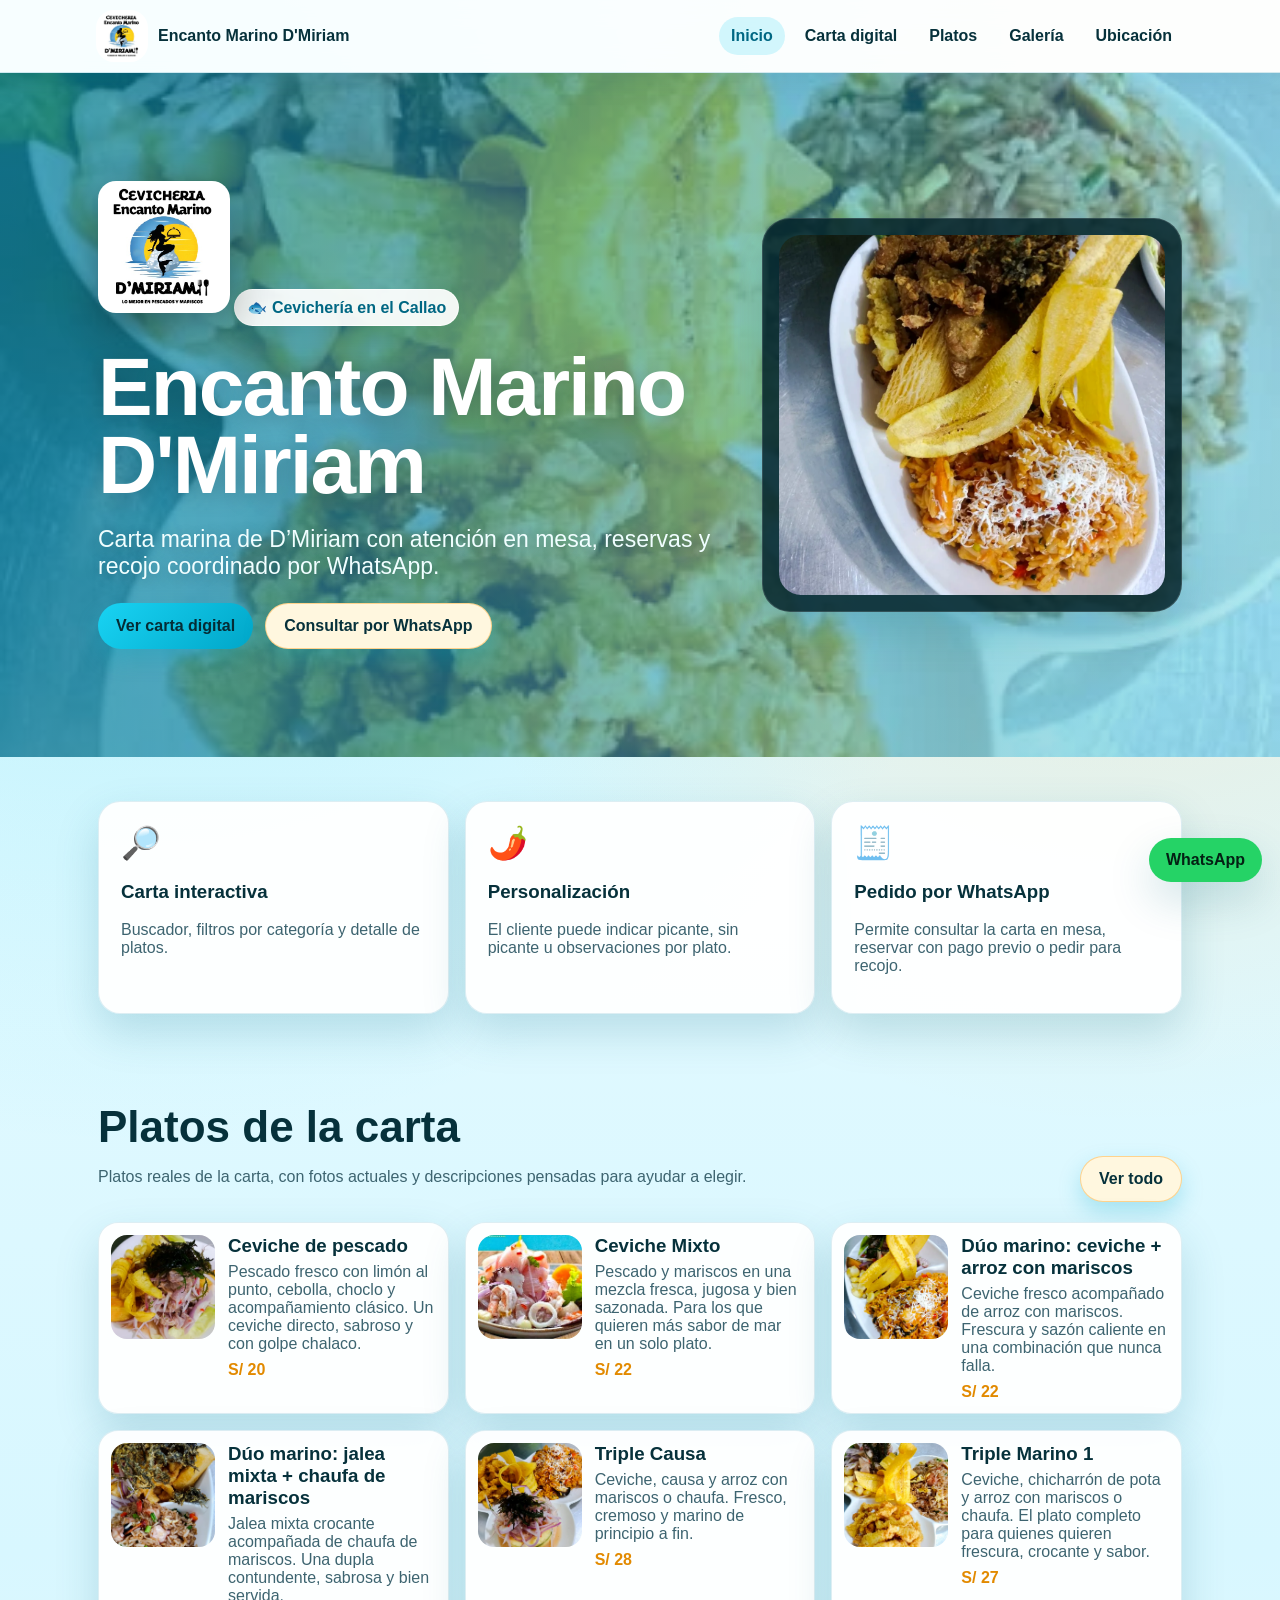
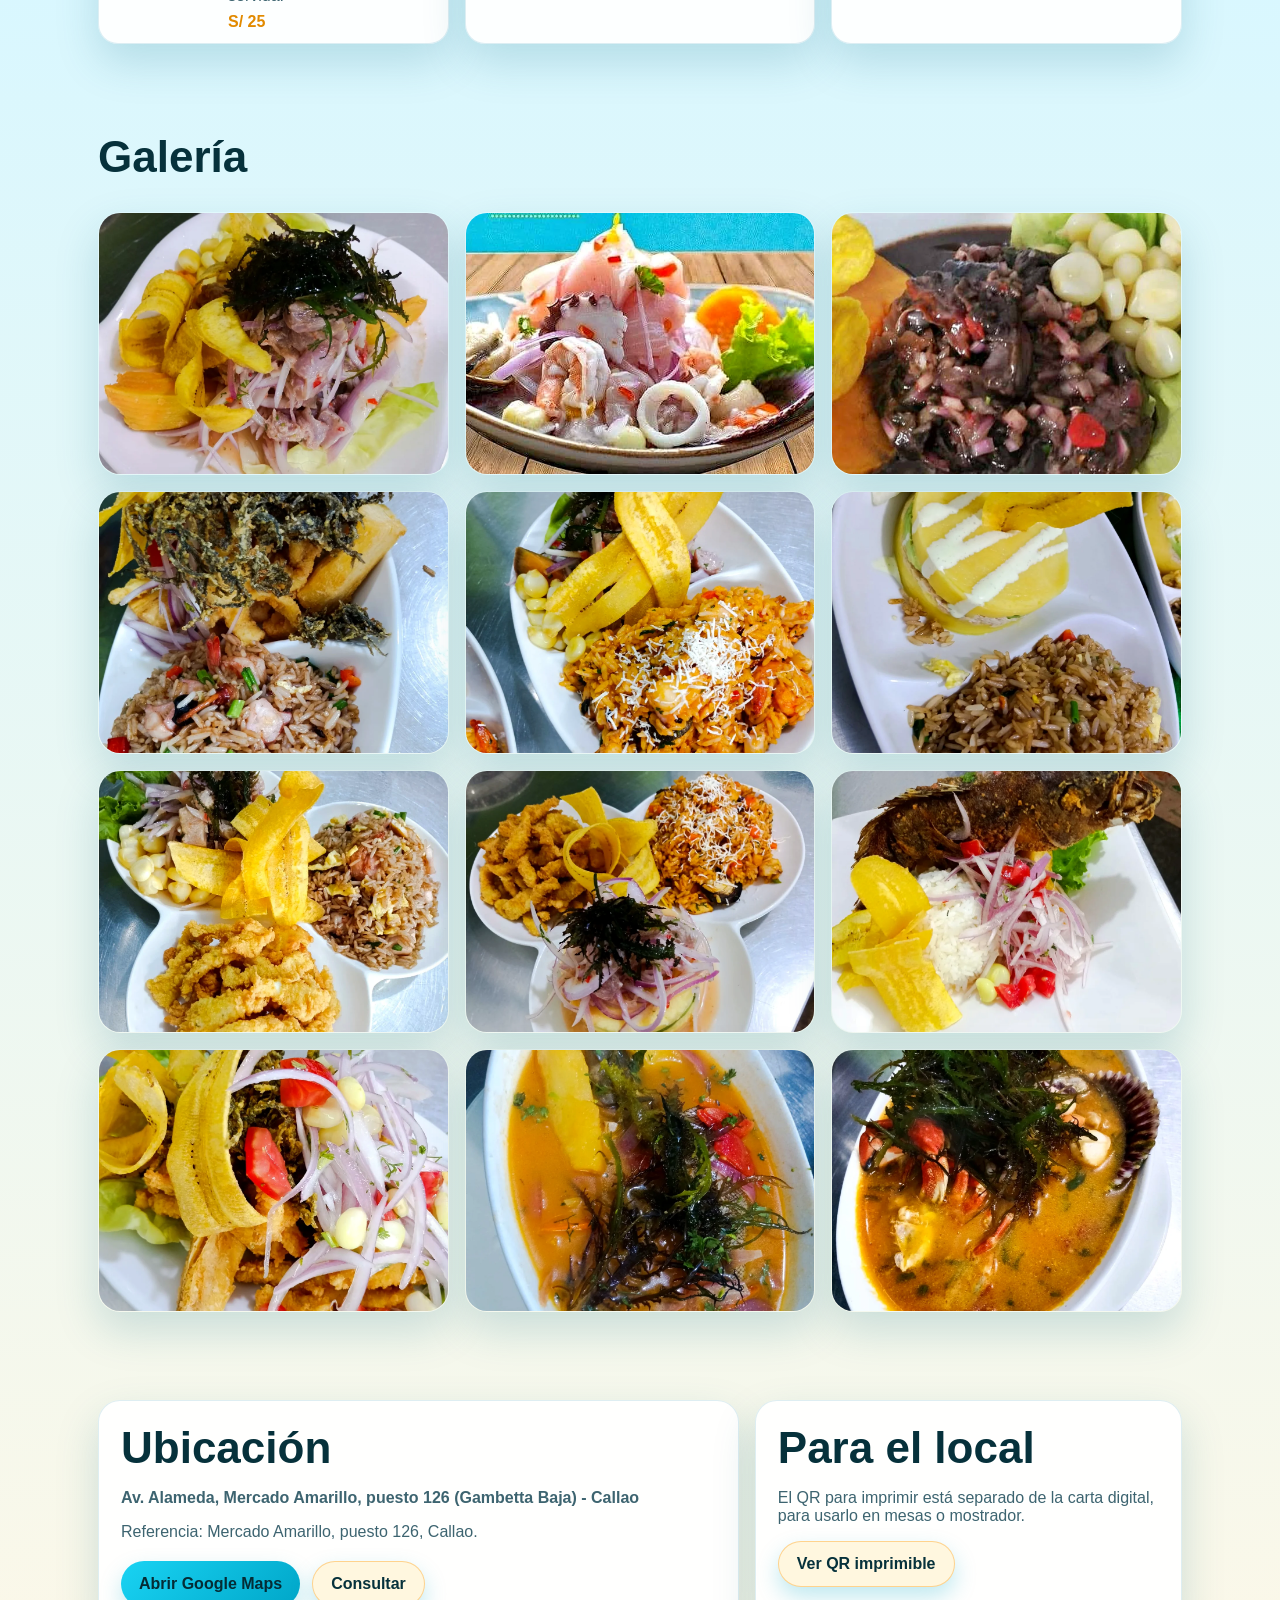
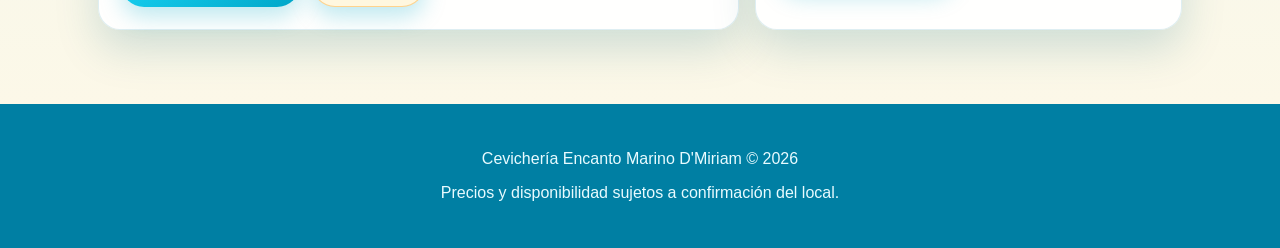
==== index.html @ f9ba785a "Agregar precios de carta y efecto de cangrejo" ====
<!DOCTYPE html>
<html lang="es">
<head>
  <meta charset="UTF-8"><meta name="viewport" content="width=device-width, initial-scale=1.0">
  <title>Cevichería Encanto Marino D'Miriam</title>
  <link rel="icon" href="assets/favicon.svg" type="image/svg+xml">
  <link rel="stylesheet" href="styles.css">
</head>
<body>
<nav class="nav"><div class="nav-inner">
  <a class="brand" href="index.html"><img src="assets/logo.png" alt="Logo"><span>Encanto Marino D'Miriam</span></a>
  <div class="links"><a class="active" href="index.html">Inicio</a><a href="menu.html">Carta digital</a><a href="#destacados">Platos</a><a href="#galeria">Galería</a><a href="#ubicacion">Ubicación</a></div>
</div></nav>

<header class="hero">
  <div class="hero-inner">
    <div>
      <img class="logo" src="assets/logo.png" alt="Logo Encanto Marino D'Miriam">
      <div class="badge">🐟 Cevichería en el Callao</div>
      <h1>Encanto Marino D'Miriam</h1>
      <p>Carta marina de D’Miriam con atención en mesa, reservas y recojo coordinado por WhatsApp.</p>
      <div class="actions">
        <a class="btn" href="menu.html">Ver carta digital</a>
        <a class="btn secondary js-whatsapp" href="#">Consultar por WhatsApp</a>
      </div>
    </div>
    <div class="hero-card">
      <img src="assets/fotos/combinado-marino.webp" alt="Plato marino destacado">
      </div>
    </div>
  </div>
</header>

<section>
  <div class="grid features-3">
    <div class="feature"><span>🔎</span><h3>Carta interactiva</h3><p>Buscador, filtros por categoría y detalle de platos.</p></div>
    <div class="feature"><span>🌶️</span><h3>Personalización</h3><p>El cliente puede indicar picante, sin picante u observaciones por plato.</p></div>
    <div class="feature"><span>🧾</span><h3>Pedido por WhatsApp</h3><p>Permite consultar la carta en mesa, reservar con pago previo o pedir para recojo.</p></div>
  </div>
</section>

<section id="destacados">
  <div class="section-head"><div><h2>Platos de la carta</h2><p class="lead">Platos reales de la carta, con fotos actuales y descripciones pensadas para ayudar a elegir.</p></div><a class="btn secondary" href="menu.html">Ver todo</a></div>
  <div id="homeDestacados" class="dish-mini-grid"></div>
</section>

<section id="galeria">
  <div class="section-head"><div><h2>Galería</h2></div></div>
  <div class="gallery">
    <img src="assets/fotos/ceviche-pescado.webp" alt="Ceviche de pescado">
    <img src="assets/fotos/ceviche-mixto.webp" alt="Ceviche mixto">
    <img src="assets/fotos/ceviche-conchas-negras.webp" alt="Ceviche de conchas negras">
    <img src="assets/fotos/duo-marino-jalea-mixta-chaufa-mariscos.webp" alt="Dúo Marino: jalea mixta y chaufa de mariscos">
    <img src="assets/fotos/duo-marino-ceviche-arroz-mariscos.webp" alt="Dúo Marino: ceviche y arroz con mariscos">
    <img src="assets/fotos/duo-causa-atun-chaufa-mariscos.webp" alt="Dúo de causa con chaufa de mariscos">
    <img src="assets/fotos/triple-marino-ceviche-chicharron-pota-chaufa-mariscos.webp" alt="Triple marino">
    <img src="assets/fotos/triple-con-causa-ceviche-causa-arroz-mariscos.webp" alt="Triple con causa">
    <img src="assets/fotos/pescado-frito-cabrilla-cachema.webp" alt="Pescado frito">
    <img src="assets/fotos/chicharron-pota.webp" alt="Chicharrón de pota">
    <img src="assets/fotos/sudado-pescado-cabrilla-cachema.webp" alt="Sudado de pescado">
    <img src="assets/fotos/parihuela-pescado-cabrilla-cachema.webp" alt="Parihuela de pescado">
  </div>
</section>

<section id="ubicacion">
  <div class="location-grid">
    <div class="card">
      <h2>Ubicación</h2>
      <p><strong>Av. Alameda, Mercado Amarillo, puesto 126 (Gambetta Baja) - Callao</strong></p>
      <p class="lead">Referencia: Mercado Amarillo, puesto 126, Callao.</p>
      <div class="actions"><a class="btn js-maps" target="_blank" href="#">Abrir Google Maps</a><a class="btn secondary js-whatsapp" href="#">Consultar</a></div>
    </div>
    <div class="card">
      <h2>Para el local</h2>
      <p class="lead">El QR para imprimir está separado de la carta digital, para usarlo en mesas o mostrador.</p>
      <a class="btn secondary" href="#" data-open-qr>Ver QR imprimible</a>
    </div>
  </div>
</section>


<div id="qrModal" class="qr-modal">
  <div class="qr-modal__panel">
    <button id="closeQrModal" class="qr-modal__close" aria-label="Cerrar">×</button>
    <h2>QR para imprimir</h2>
    <p class="lead">Escanéalo en mesa o mostrador para abrir la carta digital.</p>
    <img src="assets/qr-carta-imprimir.png" alt="QR imprimible de Encanto Marino">
    <div class="qr-modal__actions">
      <a class="btn" href="assets/qr-carta-imprimir.png" download>Descargar QR</a>
      <a class="btn secondary" href="menu.html">Abrir carta digital</a>
    </div>
  </div>
</div>

<a class="whatsapp-float js-whatsapp" href="#">WhatsApp</a>
<footer><p>Cevichería Encanto Marino D'Miriam © <span id="year"></span></p><p>Precios y disponibilidad sujetos a confirmación del local.</p></footer>
<script src="data/menu-data.js?v=21"></script><script src="script.js?v=21"></script>
</body>
</html>
---- styles.css ----
*{box-sizing:border-box}
:root{
  --bg:#05262d;--bg2:#07343d;--card:#0d3b44;--card2:#114b55;
  --text:#f8fdff;--muted:#c8dde1;--cyan:#22d3ee;--cyan2:#0891b2;
  --green:#25d366;--yellow:#facc15;--red:#f87171;--shadow:0 16px 42px rgba(0,0,0,.28)
}
html{scroll-behavior:smooth}
body{margin:0;font-family:"Segoe UI",Arial,sans-serif;background:var(--bg);color:var(--text)}
a{color:inherit}
.nav{
  position:sticky;top:0;z-index:50;background:rgba(3,25,30,.94);
  backdrop-filter:blur(12px);border-bottom:1px solid rgba(255,255,255,.08)
}
.nav-inner{
  max-width:1120px;margin:auto;display:flex;align-items:center;justify-content:space-between;
  gap:12px;padding:10px 16px
}
.brand{display:flex;align-items:center;gap:10px;text-decoration:none;font-weight:900}
.brand img{width:42px;height:42px}
.links{display:flex;gap:8px;overflow-x:auto}
.links a{text-decoration:none;font-weight:800;padding:10px 12px;border-radius:999px;white-space:nowrap;color:#e8fbff}
.links a:hover,.links a.active{background:rgba(34,211,238,.14)}
.hero{
  background:linear-gradient(rgba(3,20,25,.52),rgba(3,20,25,.78)),url("assets/fotos/duo-marino.webp");
  background-size:cover;background-position:center;min-height:76vh;display:flex;align-items:center;
}
.hero-inner{max-width:1120px;margin:auto;width:100%;padding:72px 18px;display:grid;grid-template-columns:1fr 420px;gap:32px;align-items:center}
.logo{width:112px;height:112px;filter:drop-shadow(0 12px 20px rgba(0,0,0,.35))}
.badge{display:inline-flex;background:rgba(34,211,238,.12);border:1px solid rgba(34,211,238,.35);color:#a5f3fc;border-radius:999px;padding:8px 12px;font-weight:900;margin:12px 0}
h1{font-size:clamp(40px,7vw,82px);line-height:.95;margin:10px 0 18px;letter-spacing:-2px}
.hero p{font-size:clamp(18px,2.2vw,23px);color:var(--muted);max-width:680px}
.actions{display:flex;flex-wrap:wrap;gap:12px;margin-top:20px}
.btn{display:inline-flex;align-items:center;justify-content:center;border:0;border-radius:999px;padding:13px 18px;font-weight:900;text-decoration:none;cursor:pointer;background:var(--cyan);color:#022027}
.btn.secondary{background:rgba(255,255,255,.12);color:white;border:1px solid rgba(255,255,255,.18)}
.btn.whatsapp{background:var(--green);color:#042014}
.hero-card{background:rgba(4,35,42,.86);border:1px solid rgba(255,255,255,.13);border-radius:28px;padding:16px;box-shadow:var(--shadow)}
.hero-card img{width:100%;height:360px;object-fit:cover;border-radius:22px;display:block}
section{max-width:1120px;margin:auto;padding:44px 18px}
.section-head{display:flex;justify-content:space-between;align-items:end;gap:16px;margin-bottom:20px}
h2{font-size:clamp(28px,4vw,44px);margin:0 0 10px}
.lead{color:var(--muted);max-width:720px}
.grid{display:grid;grid-template-columns:repeat(4,1fr);gap:16px}
.feature,.card{background:var(--card);border:1px solid rgba(255,255,255,.1);border-radius:22px;padding:22px;box-shadow:var(--shadow)}
.feature span{font-size:32px}
.dish-mini-grid{display:grid;grid-template-columns:repeat(3,1fr);gap:16px}
.dish-mini{display:grid;grid-template-columns:104px 1fr;gap:13px;background:var(--card);border-radius:20px;padding:12px;border:1px solid rgba(255,255,255,.08)}
.dish-mini img{width:104px;height:104px;object-fit:cover;border-radius:16px}
.dish-mini h3{margin:0 0 6px}.dish-mini p{margin:0 0 8px;color:var(--muted)}.price{color:var(--yellow);font-weight:900}
.gallery{display:grid;grid-template-columns:repeat(3,1fr);gap:16px}
.gallery img{width:100%;height:260px;object-fit:cover;border-radius:22px;box-shadow:var(--shadow);border:1px solid rgba(255,255,255,.1)}
.location-grid{display:grid;grid-template-columns:1.2fr .8fr;gap:16px}
.qr-admin{display:none}
.whatsapp-float{position:fixed;right:18px;bottom:18px;z-index:60;background:var(--green);color:#042014;text-decoration:none;border-radius:999px;padding:13px 17px;font-weight:900;box-shadow:var(--shadow)}
footer{background:#03191e;color:var(--muted);text-align:center;padding:30px 18px;margin-top:30px}

/* menu */
.menu-hero{background:linear-gradient(rgba(3,20,25,.48),rgba(3,20,25,.82)),url("assets/fotos/triple-marino.webp");background-size:cover;background-position:center;min-height:44vh;display:flex;align-items:center;text-align:center}
.menu-hero .hero-inner{display:block;padding:58px 18px}
.notice{background:rgba(250,204,21,.15);border:1px solid rgba(250,204,21,.35);color:#fff7c2;border-radius:16px;padding:14px 16px;margin-bottom:18px}
.toolbar{background:rgba(5,38,45,.96);border:1px solid rgba(255,255,255,.1);border-radius:22px;padding:16px;position:relative;top:auto;z-index:1;box-shadow:var(--shadow)}
.search-row{display:grid;grid-template-columns:1fr auto;gap:10px}
input[type="search"]{width:100%;min-height:48px;border-radius:999px;border:1px solid rgba(255,255,255,.13);background:rgba(255,255,255,.08);color:white;padding:0 16px;font-size:16px;outline:none}
.chips,.allergy-grid{display:flex;gap:9px;overflow-x:auto;padding-top:11px}
.chip,.check-pill{flex:0 0 auto;border:1px solid rgba(255,255,255,.13);background:rgba(255,255,255,.08);color:white;border-radius:999px;padding:10px 13px;font-weight:800;cursor:pointer}
.chip.active{background:var(--cyan);color:#022027}
.check-pill input{accent-color:var(--cyan)}
.switch-line{display:flex;gap:10px;align-items:center;flex-wrap:wrap;color:var(--muted);padding-top:12px}
.menu-meta{display:flex;justify-content:space-between;color:var(--muted);margin:18px 0}
.menu-grid{display:grid;grid-template-columns:repeat(3,1fr);gap:16px}
.dish-card{background:var(--card);border-radius:22px;overflow:hidden;border:1px solid rgba(255,255,255,.1);box-shadow:var(--shadow)}
.dish-card.risk{border-color:rgba(248,113,113,.75);opacity:.82}
.dish-image{display:block;width:100%;height:190px;border:0;padding:0;background:#000;cursor:pointer}
.dish-image img{width:100%;height:100%;object-fit:cover;display:block}
.dish-body{padding:16px}
.dish-top{display:flex;justify-content:space-between;gap:10px;align-items:center}
.category-label{font-size:12px;text-transform:uppercase;color:#a5f3fc;font-weight:900}
.dish-body h3{margin:10px 0 8px;font-size:21px}.dish-body p{color:var(--muted)}
.tag-list,.allergen-list{display:flex;gap:7px;flex-wrap:wrap;margin-top:9px}
.tag-list span{background:rgba(34,211,238,.12);border:1px solid rgba(34,211,238,.25);border-radius:999px;padding:5px 8px;font-size:12px;color:#a5f3fc;font-weight:800}
.allergen-list small,#modalAllergens small{background:rgba(255,255,255,.08);border-radius:999px;padding:5px 8px}
.risk-msg{margin-top:10px;border-radius:12px;padding:9px;background:rgba(248,113,113,.14);border:1px solid rgba(248,113,113,.3);color:#fecaca;font-weight:800}
.dish-actions{display:grid;grid-template-columns:1fr 1fr;gap:9px;margin-top:14px}
.empty-state{grid-column:1/-1;text-align:center;padding:40px 20px;background:var(--card);border-radius:22px}
.cart-bar{position:fixed;left:50%;bottom:16px;transform:translateX(-50%) translateY(140%);width:min(900px,calc(100% - 22px));background:rgba(3,25,30,.98);border:1px solid rgba(255,255,255,.14);border-radius:22px;padding:14px;z-index:80;box-shadow:var(--shadow);transition:.22s}
.cart-bar.show{transform:translateX(-50%) translateY(0)}
.cart-summary{display:flex;justify-content:space-between;gap:12px}
.cart-items{display:grid;gap:8px;max-height:160px;overflow:auto;margin-top:10px}
.cart-item{display:flex;justify-content:space-between;background:rgba(255,255,255,.07);border-radius:12px;padding:8px}
.cart-item button{border:0;border-radius:8px;min-width:28px;min-height:28px}
.cart-actions{display:flex;gap:10px;margin-top:10px}
.modal{display:none;position:fixed;inset:0;z-index:100;background:rgba(0,0,0,.72);padding:18px;place-items:center}
.modal.show{display:grid}.modal-card{width:min(840px,100%);max-height:92vh;overflow:auto;background:var(--bg2);border-radius:24px;border:1px solid rgba(255,255,255,.13)}
.modal-grid{display:grid;grid-template-columns:.95fr 1.05fr}.modal-grid img{width:100%;height:100%;min-height:360px;object-fit:cover}.modal-content{padding:24px}.modal-close{float:right;border:0;background:rgba(255,255,255,.1);color:white;border-radius:999px;width:38px;height:38px}
.qr-print-card{max-width:620px;margin:40px auto;text-align:center;background:white;color:#062a32;border-radius:34px;padding:34px;border:10px solid #0891b2}.qr-print-card img{width:330px;max-width:100%}

@media(max-width:900px){
  .hero-inner{grid-template-columns:1fr}.hero-card img{height:300px}
  .grid{grid-template-columns:repeat(2,1fr)}.dish-mini-grid,.menu-grid{grid-template-columns:repeat(2,1fr)}
  .location-grid,.modal-grid{grid-template-columns:1fr}
}
@media(max-width:640px){
  .nav-inner{align-items:flex-start;flex-direction:column}.brand span{display:none}.links{width:100%;padding-bottom:4px}
  .hero{min-height:auto;background-position:center}.hero-inner{padding:44px 16px;text-align:center}.logo{width:88px;height:88px}
  .actions{justify-content:center}h1{font-size:42px;letter-spacing:-1px}.hero p{font-size:17px}
  .hero-card{display:none}
  section{padding:34px 14px}.section-head{display:block}
  .grid,.dish-mini-grid,.menu-grid,.gallery{grid-template-columns:1fr}
  .feature,.card{padding:18px;border-radius:18px}.gallery img{height:220px}
  .toolbar{top:92px;border-radius:18px}.search-row{grid-template-columns:1fr}.menu-meta{display:block}
  .dish-image{height:180px}.dish-body h3{font-size:20px}
  .cart-actions{flex-direction:column}.whatsapp-float{right:12px;bottom:12px}
  .modal-grid img{min-height:250px}
}
@media print{.nav,.whatsapp-float,.btn,footer{display:none!important}body{background:white}.qr-print-card{box-shadow:none;margin:0 auto}}


/* Ajustes v4: diseño limpio, sin Mobile First y con preferencias de pedido */
.features-3 {
  grid-template-columns: repeat(3, 1fr);
}

.order-options {
  display: grid;
  grid-template-columns: 220px 1fr;
  gap: 12px;
  margin-top: 14px;
}

.order-options label,
.personaliza label {
  display: grid;
  gap: 7px;
  color: var(--muted);
  font-weight: 800;
}

.order-options select,
.order-options input,
.personaliza select,
.personaliza textarea {
  width: 100%;
  border: 1px solid rgba(255,255,255,.14);
  background: rgba(255,255,255,.08);
  color: white;
  border-radius: 14px;
  padding: 12px 13px;
  outline: none;
  font: inherit;
}

.order-options option,
.personaliza option {
  color: #062a32;
}

.personaliza {
  margin: 16px 0;
  display: grid;
  gap: 12px;
  background: rgba(255,255,255,.06);
  border: 1px solid rgba(255,255,255,.10);
  padding: 14px;
  border-radius: 18px;
}

.personaliza h3 {
  margin: 0;
}

.cart-item small {
  display: block;
  color: var(--muted);
  margin-top: 3px;
}

@media(max-width:900px){
  .features-3 {
    grid-template-columns: repeat(3, 1fr);
  }
}

@media(max-width:640px){
  .features-3 {
    grid-template-columns: 1fr;
  }

  .order-options {
    grid-template-columns: 1fr;
  }
}


/* Ajustes v5: sin módulo de alergias */
.allergy-grid,
.risk-msg {
  display: none !important;
}


/* Ajustes v6: sin delivery, con mesa, reserva anticipada y recojo */
.order-options {
  grid-template-columns: 230px 1fr 1fr;
}

@media(max-width:900px){
  .order-options {
    grid-template-columns: 1fr;
  }
}


/* Ajuste v7: el filtro ya no queda fijo encima de la carta */
.toolbar {
  position: relative !important;
  top: auto !important;
  z-index: 1 !important;
}

.menu-meta {
  padding-top: 6px;
}

@media(max-width:640px){
  .toolbar {
    position: relative !important;
    top: auto !important;
    margin-bottom: 16px;
  }

  .chips {
    padding-bottom: 4px;
  }

  .order-options {
    margin-top: 12px;
  }

  .menu-meta {
    margin-top: 18px;
  }
}


/* Ajustes v8: reserva/recojo por popup, sin selector molesto en la carta */
.mesa-notice {
  margin-bottom: 18px;
}

.flow-cards {
  display: grid;
  grid-template-columns: repeat(2, 1fr);
  gap: 16px;
  margin-bottom: 18px;
}

.flow-card {
  background: linear-gradient(145deg, rgba(17,75,85,.95), rgba(8,54,64,.95));
  border: 1px solid rgba(255,255,255,.12);
  border-radius: 24px;
  padding: 22px;
  box-shadow: var(--shadow);
}

.flow-card span {
  font-size: 34px;
}

.flow-card h2 {
  font-size: 26px;
  margin: 10px 0;
}

.flow-card p {
  color: var(--muted);
}

.flow-modal-card {
  padding: 0;
  width: min(940px, 100%);
}

.flow-modal-head {
  display: flex;
  justify-content: space-between;
  gap: 16px;
  padding: 24px;
  border-bottom: 1px solid rgba(255,255,255,.1);
}

.flow-icon {
  display: inline-flex;
  width: 46px;
  height: 46px;
  align-items: center;
  justify-content: center;
  background: rgba(34,211,238,.12);
  border: 1px solid rgba(34,211,238,.26);
  border-radius: 16px;
  font-size: 24px;
  margin-bottom: 10px;
}

.flow-form {
  padding: 22px 24px;
  display: grid;
  grid-template-columns: repeat(2, 1fr);
  gap: 14px;
}

.flow-fields {
  display: grid;
  grid-template-columns: repeat(2, 1fr);
  gap: 14px;
  grid-column: 1 / -1;
}

.flow-form label {
  display: grid;
  gap: 7px;
  color: var(--muted);
  font-weight: 900;
}

.flow-form label.wide {
  grid-column: 1 / -1;
}

.flow-form input,
.flow-form select,
.flow-form textarea {
  width: 100%;
  border: 1px solid rgba(255,255,255,.14);
  background: rgba(255,255,255,.08);
  color: white;
  border-radius: 14px;
  padding: 12px 13px;
  outline: none;
  font: inherit;
}

.flow-form option {
  color: #062a32;
}

.payment-warning {
  margin: 0 24px 18px;
  border: 1px solid rgba(250,204,21,.42);
  background: rgba(250,204,21,.13);
  color: #fff7c2;
  border-radius: 18px;
  padding: 14px 16px;
}

.flow-order-box {
  margin: 0 24px 24px;
  background: rgba(255,255,255,.06);
  border: 1px solid rgba(255,255,255,.1);
  border-radius: 20px;
  padding: 16px;
}

.flow-order-head {
  display: flex;
  justify-content: space-between;
  gap: 12px;
  align-items: center;
  margin-bottom: 12px;
}

.flow-order-head h3 {
  margin: 0;
}

.flow-order-list {
  display: grid;
  gap: 8px;
}

.flow-actions {
  padding: 0 24px 24px;
  display: flex;
  justify-content: flex-end;
}

.cart-actions {
  grid-template-columns: 1fr 1fr auto;
}

@media(max-width:760px){
  .flow-cards {
    grid-template-columns: 1fr;
  }

  .flow-form,
  .flow-fields {
    grid-template-columns: 1fr;
  }

  .flow-modal-head {
    padding: 18px;
  }

  .flow-form {
    padding: 18px;
  }

  .payment-warning,
  .flow-order-box {
    margin-left: 18px;
    margin-right: 18px;
  }

  .flow-order-head {
    align-items: stretch;
    flex-direction: column;
  }

  .flow-actions {
    padding: 0 18px 18px;
  }

  .flow-actions .btn {
    width: 100%;
  }

  .cart-actions {
    display: grid;
    grid-template-columns: 1fr;
  }
}


/* ======================================================
   V9 - Colores vivos + Don Cangrejo
   ====================================================== */
:root {
  --bg:#e8fbff;
  --bg2:#d8f7ff;
  --card:#ffffff;
  --card2:#f0fbff;
  --text:#06313b;
  --muted:#3d6470;
  --cyan:#19d3f3;
  --cyan2:#007fa3;
  --green:#25d366;
  --yellow:#ffcc24;
  --coral:#ff6b4a;
  --orange:#ff9f1c;
  --shadow:0 18px 44px rgba(0,101,122,.18);
}

body {
  color: var(--text);
  background:
    radial-gradient(circle at 10% 5%, rgba(25,211,243,.28), transparent 28%),
    radial-gradient(circle at 88% 12%, rgba(255,159,28,.18), transparent 22%),
    linear-gradient(180deg, #ecfcff 0%, #d8f7ff 45%, #fff8e6 100%);
}

.nav {
  background: rgba(255,255,255,.88);
  border-bottom: 1px solid rgba(0,127,163,.16);
  box-shadow: 0 8px 30px rgba(0,80,100,.08);
}

.brand, .links a { color: #06313b; }
.links a:hover, .links a.active { background: rgba(25,211,243,.18); color: #006783; }

.hero, .menu-hero {
  background:
    linear-gradient(90deg, rgba(0,125,156,.72), rgba(0,181,212,.30)),
    linear-gradient(180deg, rgba(255,255,255,.10), rgba(255,248,230,.20)),
    url("assets/fotos/duo-marino.webp");
  background-size: cover;
  background-position: center;
}

.hero h1, .menu-hero h1 { text-shadow: 0 5px 22px rgba(0,0,0,.22); color: #ffffff; }
.hero p, .menu-hero p { color: #f0feff; text-shadow: 0 3px 15px rgba(0,0,0,.28); }

.badge {
  background: rgba(255,255,255,.92);
  border: 1px solid rgba(255,255,255,.75);
  color: #006783;
  box-shadow: 0 10px 28px rgba(0,80,100,.16);
}

.btn {
  background: linear-gradient(135deg, #19d3f3, #00a6c8);
  color: #052c35;
  box-shadow: 0 10px 22px rgba(0,166,200,.25);
}

.btn.secondary {
  background: #fff7df;
  color: #06313b;
  border: 1px solid rgba(255,159,28,.42);
}

.btn.whatsapp { background: linear-gradient(135deg, #25d366, #15b854); color: #062d17; }

.feature, .card, .dish-mini, .dish-card, .flow-card, .toolbar, .modal-card, .cart-bar {
  background: rgba(255,255,255,.94);
  color: #06313b;
  border: 1px solid rgba(0,127,163,.13);
  box-shadow: var(--shadow);
}

.feature p, .card p, .dish-mini p, .dish-body p, .lead, .flow-card p, .menu-meta { color: #3d6470; }
.price { color: #e28a00; }

.tag-list span {
  background: rgba(25,211,243,.13);
  border-color: rgba(0,127,163,.20);
  color: #007092;
}

.category-label { color: #007fa3; }

.notice, .payment-warning {
  background: #fff4c7 !important;
  border-color: rgba(255,159,28,.42) !important;
  color: #674500 !important;
}

.personaliza, .flow-order-box { background: #f1fcff; border-color: rgba(0,127,163,.13); }

input[type="search"],
.flow-form input,
.flow-form select,
.flow-form textarea,
.personaliza select,
.personaliza textarea {
  background: #ffffff;
  color: #06313b;
  border-color: rgba(0,127,163,.24);
}

input::placeholder, textarea::placeholder { color: #78919a; }
.chip, .check-pill { background: #ffffff; color: #06313b; border-color: rgba(0,127,163,.18); }
.chip.active { background: linear-gradient(135deg, #19d3f3, #00a6c8); color: #052c35; }

.hero-card-viva { position: relative; overflow: visible; }

.don-badge {
  position: absolute;
  left: -22px;
  bottom: -22px;
  display: grid;
  grid-template-columns: 78px 1fr;
  gap: 10px;
  align-items: center;
  width: min(360px, 92%);
  background: rgba(255,255,255,.96);
  border: 2px solid rgba(255,159,28,.55);
  border-radius: 24px;
  padding: 10px;
  box-shadow: 0 16px 34px rgba(0,80,100,.18);
}

.don-badge img {
  width: 78px !important;
  height: 78px !important;
  object-fit: contain !important;
  border-radius: 18px !important;
}

.don-badge strong { display:block; color:#c85f00; font-weight:950; }
.don-badge span { display:block; color:#315b64; font-size:13px; font-weight:800; }

.cangrejo-strip {
  display: grid;
  grid-template-columns: 92px 1fr;
  gap: 14px;
  align-items: center;
  background: linear-gradient(135deg, #ffffff, #fff4c7);
  border: 1px solid rgba(255,159,28,.42);
  border-radius: 24px;
  padding: 14px;
  margin-bottom: 18px;
  box-shadow: var(--shadow);
}

.cangrejo-strip img { width:92px; height:92px; }
.cangrejo-strip strong { display:block; color:#c85f00; font-size:22px; font-weight:950; }
.cangrejo-strip p { margin:6px 0 0; color:#3d6470; }

.flow-card { background: linear-gradient(145deg, #ffffff, #e9fbff); }
.flow-card:nth-child(1) { border-color: rgba(255,159,28,.38); }
.flow-card:nth-child(2) { border-color: rgba(0,166,200,.28); }

footer { background: #007fa3; color: #e8fbff; }
.qr-print-card { border-color: #00a6c8; }

@media(max-width:640px){
  .hero, .menu-hero {
    background:
      linear-gradient(180deg, rgba(0,125,156,.72), rgba(0,181,212,.35)),
      url("assets/fotos/duo-marino.webp");
    background-size: cover;
    background-position: center;
  }

  .don-badge {
    position: static;
    margin-top: 14px;
    width: 100%;
  }

  .cangrejo-strip { grid-template-columns: 76px 1fr; }
  .cangrejo-strip img { width:76px; height:76px; }
  .cangrejo-strip strong { font-size:18px; }
}


/* Ajuste v10: marca principal Miriam, Don Cangrejo como chef */
.don-badge strong::before,
.cangrejo-strip strong::before {
  content: "";
}


/* ======================================================
   V11 - Carta real + logo oficial + platos sin imagen
   ====================================================== */

.brand img,
.logo {
  object-fit: contain;
  background: white;
  border-radius: 18px;
  padding: 4px;
}

.logo {
  width: 132px;
  height: 145px;
}

.dish-card.sin-foto .dish-image,
.dish-mini.sin-foto img {
  background: linear-gradient(135deg, #dcfbff, #fff4c7);
}

.dish-image {
  position: relative;
  overflow: hidden;
}

.foto-pendiente {
  position: absolute;
  left: 12px;
  bottom: 12px;
  background: rgba(255,255,255,.92);
  color: #007092;
  border: 1px solid rgba(0,127,163,.18);
  padding: 7px 10px;
  border-radius: 999px;
  font-size: 12px;
  font-weight: 900;
}

.dish-card.sin-foto {
  border-style: solid;
}

.dish-card.sin-foto .dish-body h3::after {
  content: "";
}

.gallery img {
  object-position: center;
}

@media(max-width:640px){
  .logo {
    width: 112px;
    height: 124px;
  }
}


/* V12 - limpieza de referencias a Don Cangrejo */
.don-badge,
.cangrejo-strip {
  display: none !important;
}

.hero-card-viva {
  overflow: hidden;
}

.mesa-notice {
  margin-bottom: 18px;
}

.notice.mesa-notice {
  background: #fff4c7 !important;
}



.price-muted {
  color: #9fcfe0;
  font-weight: 800;
}

.qr-modal {
  position: fixed;
  inset: 0;
  background: rgba(3, 14, 20, 0.75);
  display: none;
  align-items: center;
  justify-content: center;
  padding: 20px;
  z-index: 2000;
}

.qr-modal.show {
  display: flex;
}

.qr-modal__panel {
  position: relative;
  width: min(92vw, 460px);
  background: #09131a;
  border: 1px solid rgba(255,255,255,.08);
  border-radius: 24px;
  padding: 26px;
  box-shadow: 0 24px 60px rgba(0,0,0,.35);
  text-align: center;
}

.qr-modal__panel img {
  width: min(100%, 280px);
  border-radius: 18px;
  background: #fff;
  padding: 14px;
  margin: 14px auto 18px;
}

.qr-modal__close {
  position: absolute;
  top: 14px;
  right: 14px;
  width: 40px;
  height: 40px;
  border: 0;
  border-radius: 999px;
  background: rgba(255,255,255,.08);
  color: #fff;
  font-size: 28px;
  line-height: 1;
  cursor: pointer;
}

.qr-modal__actions {
  display: flex;
  gap: 10px;
  flex-wrap: wrap;
  justify-content: center;
}

.fish-click-effect {
  position: fixed;
  pointer-events: none;
  z-index: 3000;
  transform: translate(-50%, -50%);
}

.fish-click-effect__fish {
  font-size: 26px;
  animation: fish-swim-up 1s ease-out forwards;
  filter: drop-shadow(0 8px 16px rgba(0,0,0,.18));
}

.fish-click-effect__bubble {
  position: absolute;
  left: 0;
  top: 0;
  width: var(--bubble-size, 12px);
  height: var(--bubble-size, 12px);
  border-radius: 999px;
  background: radial-gradient(circle at 35% 35%, rgba(255,255,255,.95), rgba(121,225,255,.55));
  animation: bubble-rise 1s ease-out forwards;
  animation-delay: var(--bubble-delay, 0s);
}

@keyframes fish-swim-up {
  0% { transform: translate(-8px, 8px) scale(.7) rotate(-8deg); opacity: 0; }
  15% { opacity: 1; }
  100% { transform: translate(18px, -55px) scale(1.05) rotate(8deg); opacity: 0; }
}

@keyframes bubble-rise {
  0% { transform: translate(0, 0) scale(.35); opacity: 0; }
  20% { opacity: .9; }
  100% { transform: translate(var(--bubble-x, 0px), -60px) scale(1); opacity: 0; }
}

/* V14 - tarjetas sin imagen no muestran placeholder para evitar confusión */
.dish-card.text-only .dish-body {
  padding-top: 20px;
}
.dish-card.text-only {
  min-height: 0;
}
.dish-card.text-only .dish-top {
  margin-bottom: 8px;
}
.modal-grid.hidden-media {
  grid-template-columns: 1fr;
}
.modal-grid.hidden-media > img {
  display: none;
}
.price-muted {
  display: none !important;
}
.gallery {
  grid-template-columns: repeat(3, minmax(0, 1fr));
}
.gallery img {
  aspect-ratio: 4/3;
  height: auto;
}
@media(max-width: 760px){
  .gallery { grid-template-columns: 1fr 1fr; }
}
@media(max-width: 520px){
  .gallery { grid-template-columns: 1fr; }
}

/* V15 - mejoras de modal, bebidas y ubicación */
.modal-card {
  width: min(1040px, 100%);
}

.modal-grid {
  grid-template-columns: minmax(280px, .92fr) minmax(320px, 1fr);
  align-items: stretch;
}

.modal-grid > img#modalImage {
  width: 100%;
  height: auto !important;
  max-height: 88vh;
  min-height: 0 !important;
  object-fit: contain !important;
  object-position: center center;
  background: #061014;
  border-radius: 24px 0 0 24px;
  padding: 0;
}

.modal-content {
  align-self: stretch;
}

#modalPrice:empty {
  display: none !important;
}

.dish-card.text-only {
  background: linear-gradient(145deg, rgba(255,255,255,.07), rgba(255,255,255,.035));
}

@media(max-width:900px){
  .modal-grid {
    grid-template-columns: 1fr;
  }
  .modal-grid > img#modalImage {
    max-height: 46vh;
    border-radius: 24px 24px 0 0;
  }
}

@media(max-width:640px){
  .modal-card {
    width: min(100%, 96vw);
  }
  .modal-grid > img#modalImage {
    max-height: 38vh;
  }
}


/* V16 - ajustes finales de orden, logo, modales y efectos */
.brand img{width:52px;height:52px}
.logo{width:128px;height:128px}
.hero .logo,.menu-hero .logo{width:132px;height:132px}
.menu-grid{align-items:start}
.dish-card.text-only{background:linear-gradient(145deg, rgba(255,255,255,.065), rgba(255,255,255,.03));}
.dish-card.text-only .dish-body{padding:15px 16px 16px}
.dish-card.text-only .dish-body h3{margin-top:6px}
#dishModal .modal-card{width:min(980px,100%);overflow:hidden}
#dishModal .modal-grid{grid-template-columns:minmax(280px,.82fr) minmax(360px,1.18fr);align-items:stretch}
#dishModal .modal-grid > img#modalImage{width:100%;height:100%;max-height:84vh;object-fit:contain !important;background:#07151a;padding:12px}
#dishModal .modal-content{min-width:0;overflow:auto;max-height:92vh}
#dishModal .modal-content h2{font-size:clamp(24px,3.2vw,46px);line-height:1.04;margin:0 44px 8px 0}
#dishModal .modal-content h3{font-size:16px;margin:12px 0 8px}
#dishModal .modal-close{position:sticky;top:0;float:right;z-index:2}
.notice{line-height:1.4}
.cursor-bubble{position:fixed;pointer-events:none;z-index:2999;width:12px;height:12px;border-radius:999px;background:radial-gradient(circle at 35% 35%, rgba(255,255,255,.95), rgba(121,225,255,.45));animation: cursor-bubble-rise .9s ease-out forwards;transform:translate(-50%,-50%)}
.swim-fish-effect{position:fixed;right:-90px;top:50%;z-index:2998;pointer-events:none;font-size:34px;filter:drop-shadow(0 10px 18px rgba(0,0,0,.26));animation: fish-swim-across 1.7s linear forwards}
@keyframes cursor-bubble-rise{0%{opacity:0;transform:translate(-50%,-50%) scale(.3)}20%{opacity:.88}100%{opacity:0;transform:translate(calc(-50% + var(--bubble-x,0px)), calc(-50% - 32px)) scale(1)}}
@keyframes fish-swim-across{0%{transform:translateX(0) translateY(0) scale(.9) rotateY(180deg);opacity:0}10%{opacity:1}100%{transform:translateX(calc(-100vw - 180px)) translateY(-18px) scale(1.08) rotateY(180deg);opacity:0}}
@media(max-width:900px){#dishModal .modal-grid{grid-template-columns:1fr}#dishModal .modal-grid > img#modalImage{max-height:44vh;padding:10px}.hero .logo,.menu-hero .logo{width:110px;height:110px}}
@media(max-width:640px){.brand img{width:48px;height:48px}.menu-grid{grid-template-columns:1fr}.dish-card.text-only .dish-body{padding:14px}.hero .logo,.menu-hero .logo{width:96px;height:96px}}


/* V17 - datos reales de contacto, horario y pagos */
.info-strip,
.contact-strip {
  display: grid;
  grid-template-columns: repeat(3, minmax(0, 1fr));
  gap: 14px;
  margin: 18px 0 28px;
}

.contact-strip {
  grid-template-columns: repeat(4, minmax(0, 1fr));
  margin: 22px auto;
  max-width: 1180px;
  padding: 0 20px;
}

.info-pill,
.contact-strip > div {
  background: rgba(255,255,255,.06);
  border: 1px solid rgba(255,255,255,.08);
  border-radius: 18px;
  padding: 16px 18px;
  box-shadow: 0 18px 40px rgba(0,0,0,.18);
}

.info-pill strong,
.contact-strip strong {
  display: block;
  color: #ffffff;
  font-size: 15px;
  margin-bottom: 6px;
}

.info-pill span,
.contact-strip span {
  color: #aeefff;
  line-height: 1.35;
}

@media(max-width: 900px) {
  .info-strip,
  .contact-strip {
    grid-template-columns: 1fr 1fr;
  }
}

@media(max-width: 620px) {
  .info-strip,
  .contact-strip {
    grid-template-columns: 1fr;
  }
}


/* V18 - scroll correcto en popup de detalle */
#dishModal.modal {
  overflow-y: auto;
  align-items: start;
  place-items: start center;
  padding: 16px;
  overscroll-behavior: contain;
}

#dishModal .modal-card {
  max-height: calc(100dvh - 32px);
  overflow-y: auto !important;
  -webkit-overflow-scrolling: touch;
  overscroll-behavior: contain;
  margin: auto;
}

#dishModal .modal-grid {
  min-height: 0;
}

#dishModal .modal-content {
  overflow: visible !important;
  max-height: none !important;
  padding-bottom: 34px;
}

#dishModal .modal-grid > img#modalImage {
  max-height: calc(100dvh - 64px);
}

@media (max-width: 900px) {
  #dishModal.modal {
    padding: 10px;
  }

  #dishModal .modal-card {
    max-height: calc(100dvh - 20px);
    width: min(100%, 720px);
  }

  #dishModal .modal-grid > img#modalImage {
    max-height: 36dvh !important;
    min-height: 0 !important;
  }

  #dishModal .modal-content {
    padding: 18px 16px 28px;
  }
}

@media (max-width: 520px) {
  #dishModal .modal-content h2 {
    font-size: 28px !important;
  }

  #dishModal .modal-grid > img#modalImage {
    max-height: 32dvh !important;
  }
}


/* V20 - botón volver popup */
.modal-actions-bottom {
  display: flex;
  gap: 12px;
  flex-wrap: wrap;
  align-items: center;
  margin-top: 18px;
}

.modal-actions-bottom .btn {
  min-width: 180px;
  justify-content: center;
}

@media (max-width: 560px) {
  .modal-actions-bottom {
    display: grid;
    grid-template-columns: 1fr;
  }

  .modal-actions-bottom .btn {
    width: 100%;
    min-width: 0;
  }
}


/* V21 - cangrejo y precios */
.fish-click-effect__fish {
  font-size: 24px !important;
  animation: crab-pop-up 1.05s ease-out forwards !important;
}

.swim-fish-effect {
  font-size: 40px !important;
  animation: crab-walk-across 2.2s linear forwards !important;
  filter: drop-shadow(0 10px 18px rgba(0,0,0,.30));
}

.cart-item {
  grid-template-columns: minmax(0, 1fr) auto auto;
  align-items: center;
}

.cart-item-price {
  color: #ffd36a;
  font-size: 13px;
  white-space: nowrap;
}

@keyframes crab-pop-up {
  0% { transform: translate(-50%,-50%) scale(.45) rotate(-8deg); opacity: 0; }
  25% { opacity: 1; }
  55% { transform: translate(-50%, calc(-50% - 22px)) scale(1.08) rotate(8deg); }
  100% { transform: translate(-50%, calc(-50% - 42px)) scale(.9) rotate(-6deg); opacity: 0; }
}

@keyframes crab-walk-across {
  0% { transform: translateX(0) translateY(0) rotate(-8deg); opacity: 0; }
  8% { opacity: 1; }
  20% { transform: translateX(-20vw) translateY(-3px) rotate(8deg); }
  40% { transform: translateX(-42vw) translateY(3px) rotate(-7deg); }
  60% { transform: translateX(-64vw) translateY(-2px) rotate(7deg); }
  80% { transform: translateX(-86vw) translateY(2px) rotate(-6deg); }
  100% { transform: translateX(calc(-100vw - 180px)) translateY(0) rotate(6deg); opacity: 0; }
}

@media(max-width: 620px) {
  .cart-item {
    grid-template-columns: 1fr;
    gap: 8px;
  }
  .cart-item-price {
    font-size: 14px;
  }
}
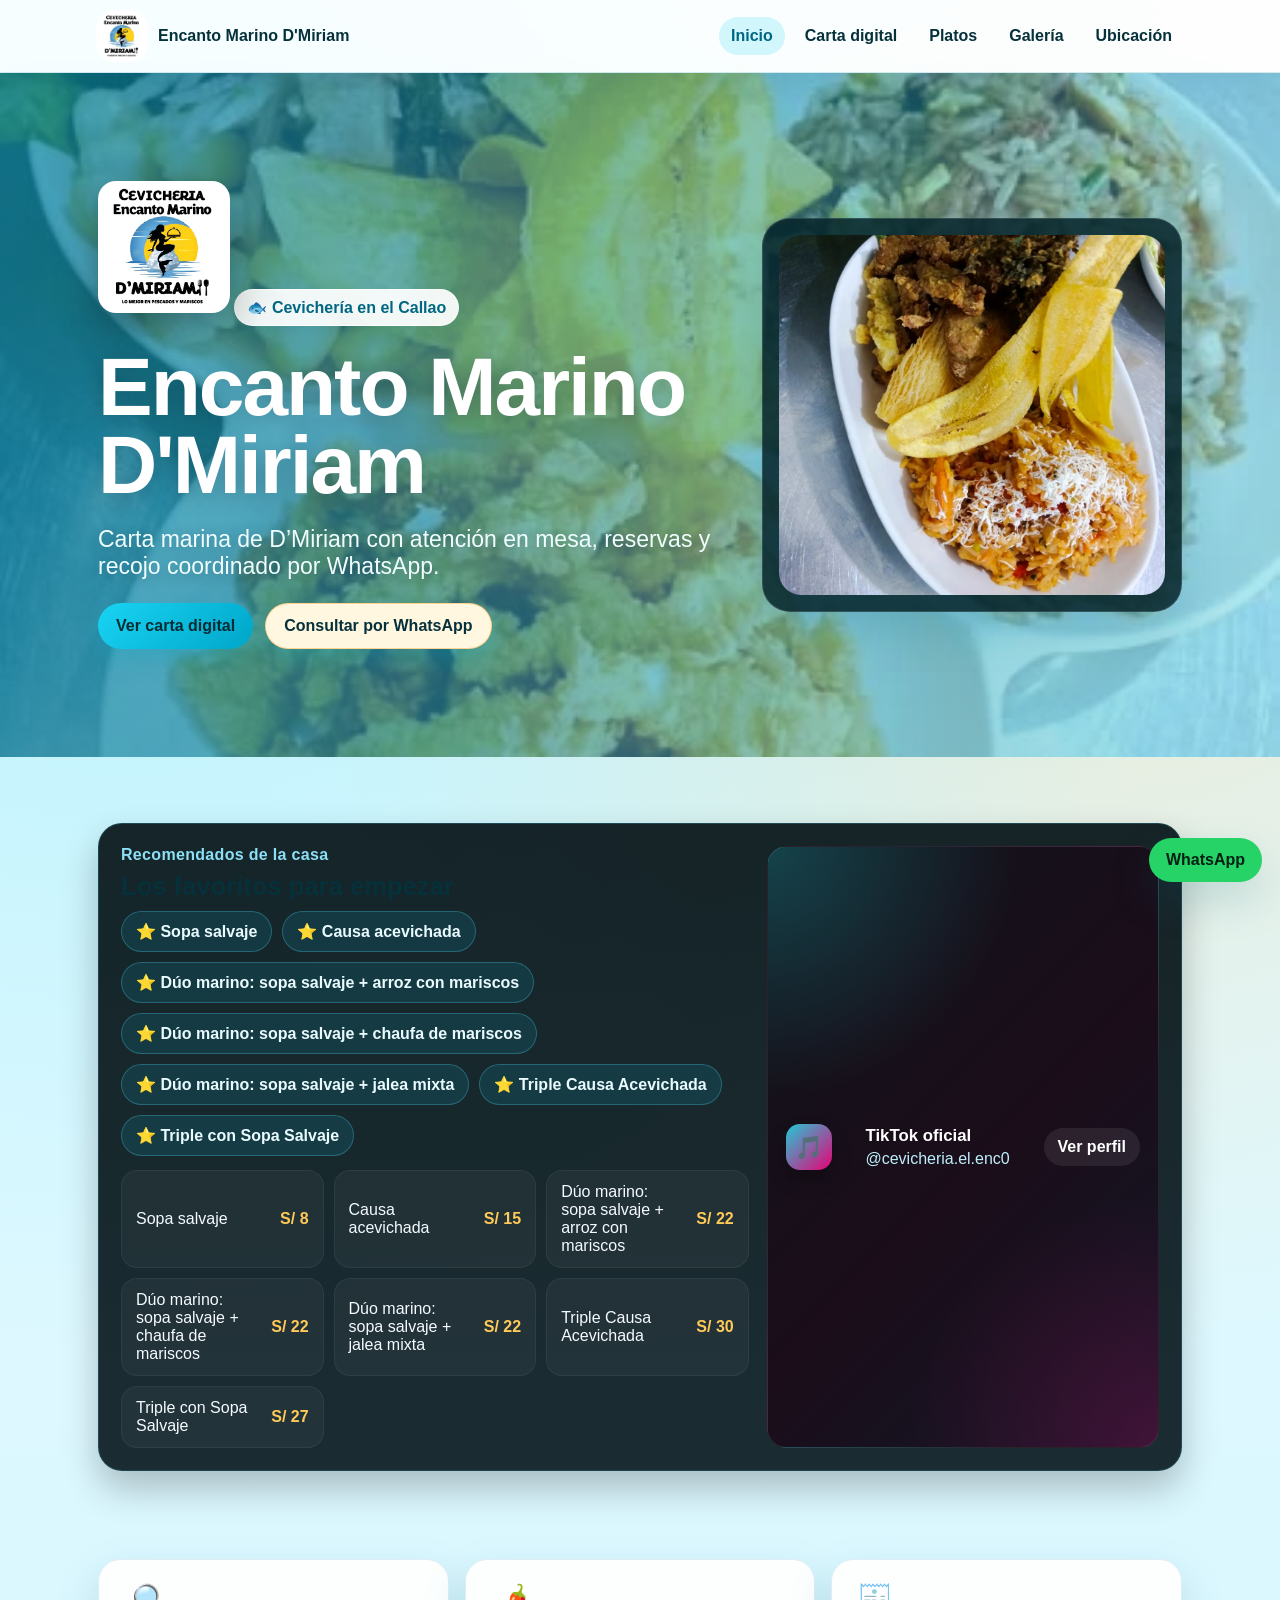
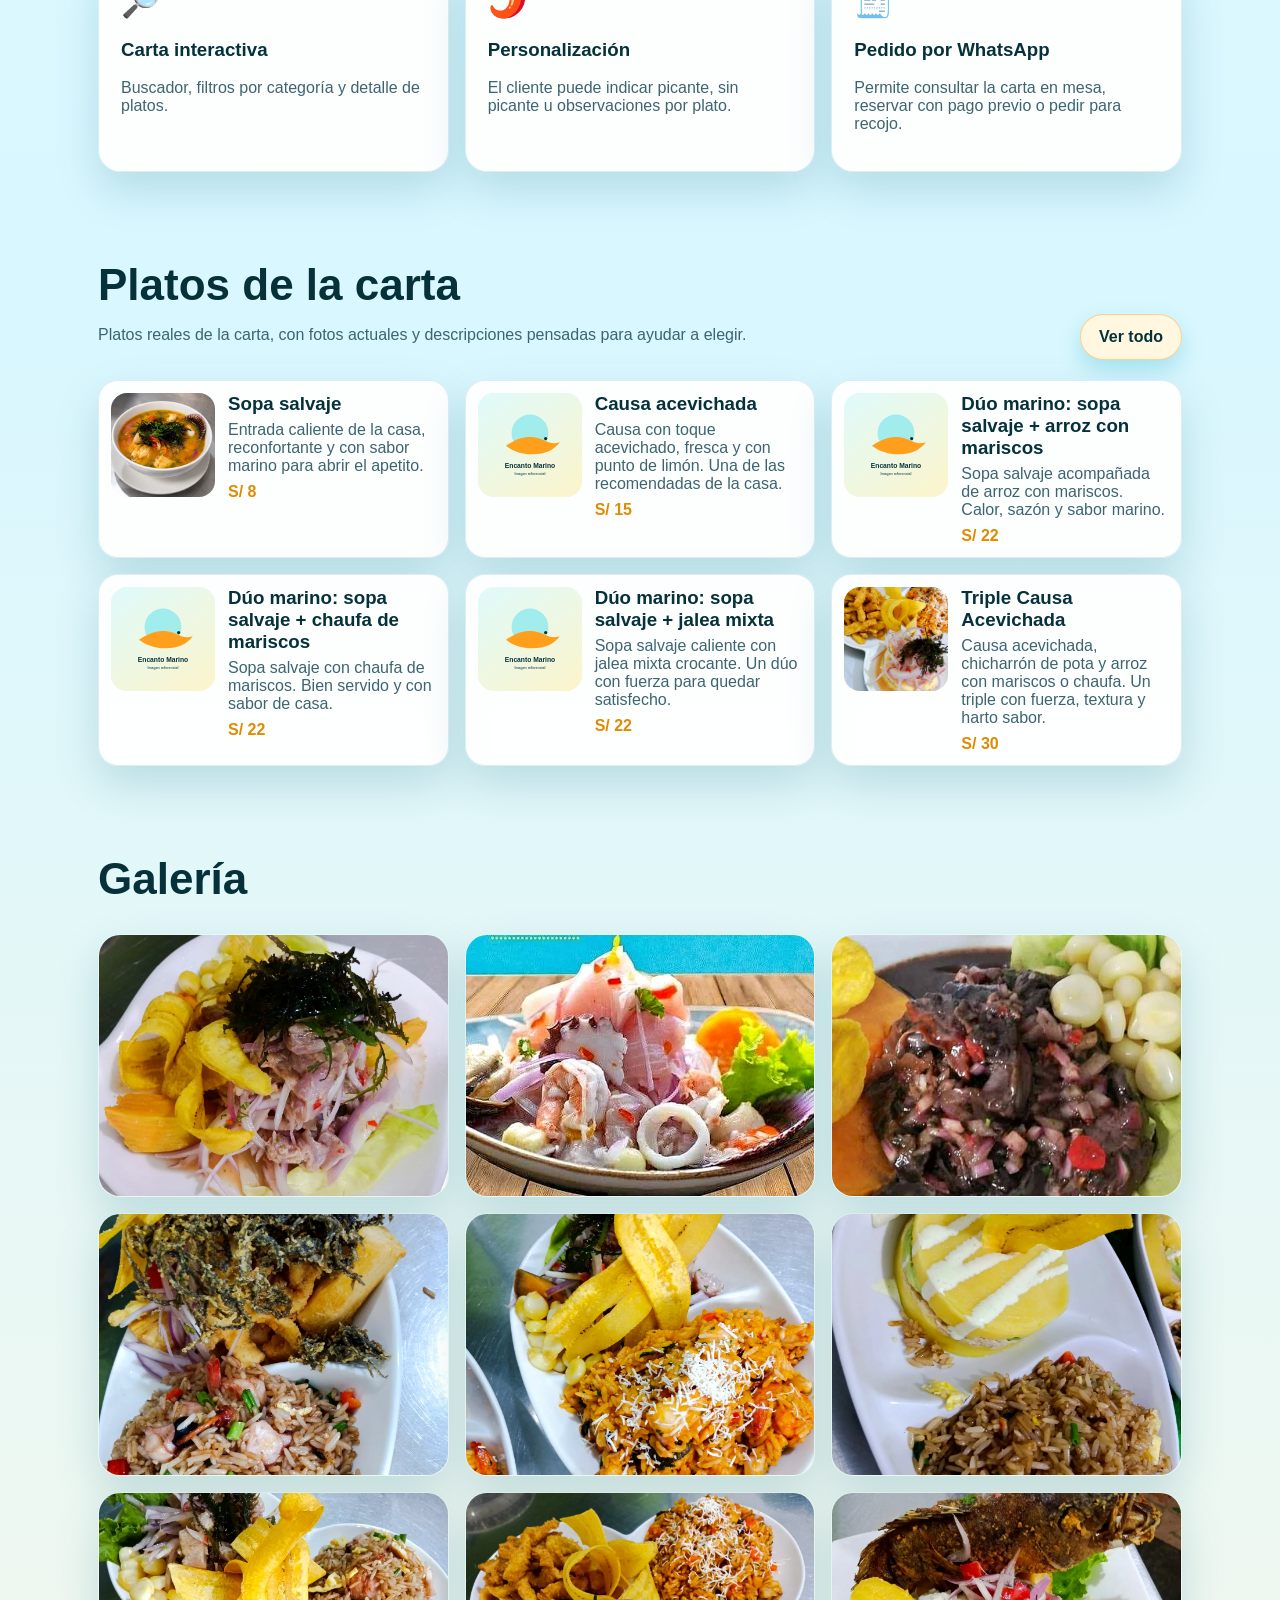
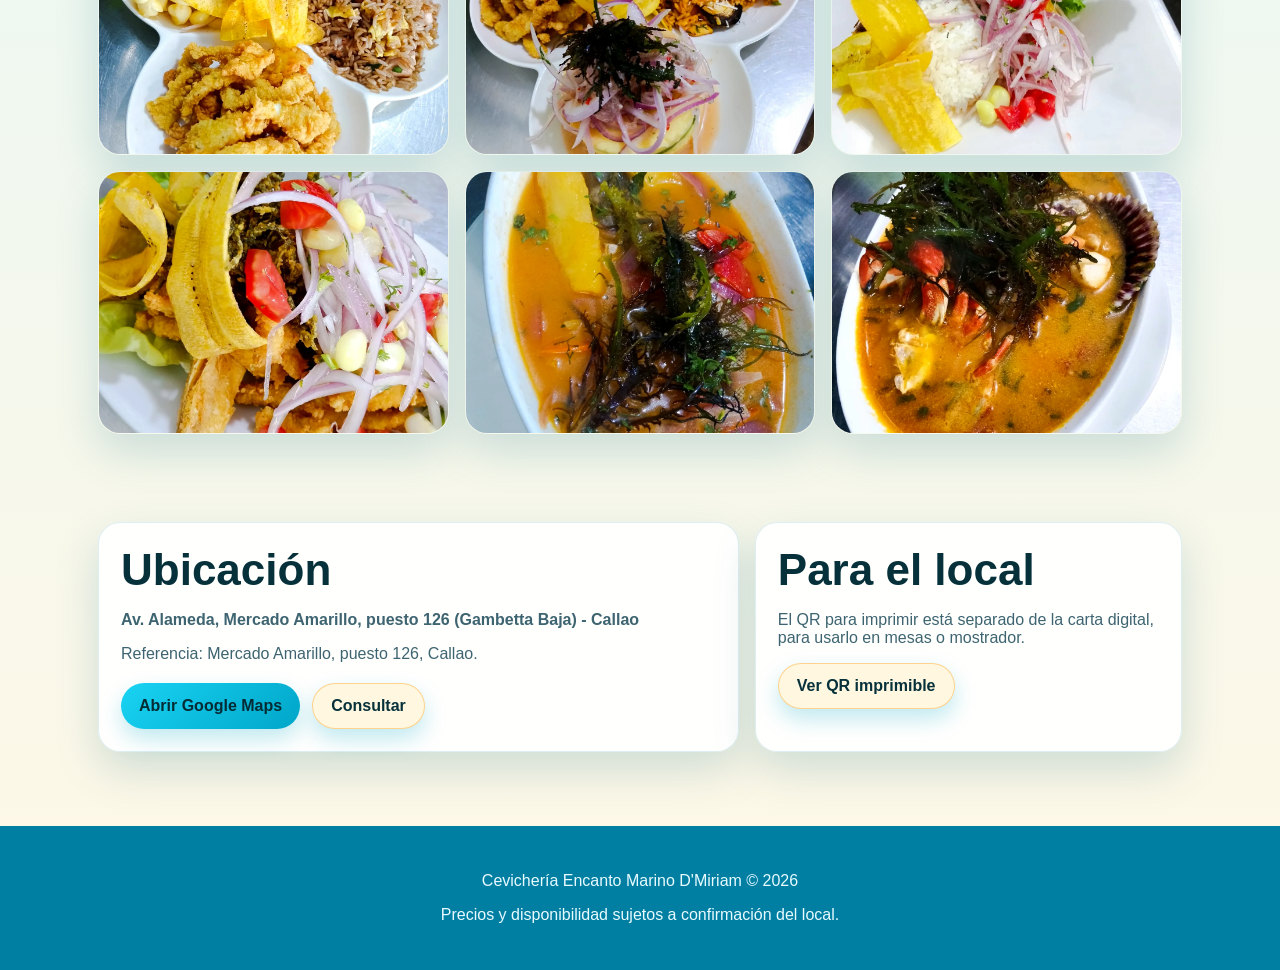
==== commit 6e6f0112: "Agregar recomendados de la casa y enlace a TikTok" ====
--- a/index.html
+++ b/index.html
@@ -31,6 +31,24 @@
   </div>
 </header>
 
+<section class="social-strip">
+  <div class="social-card">
+    <div>
+      <span class="social-card__eyebrow">Recomendados de la casa</span>
+      <h2>Los favoritos para empezar</h2>
+      <div class="reco-pills" data-recomendados-pill></div>
+      <div class="reco-links" data-recomendados-links></div>
+    </div>
+    <a class="tiktok-card js-tiktok" href="#">
+      <span class="tiktok-icon">🎵</span>
+      <div>
+        <strong>TikTok oficial</strong>
+        <span class="tiktok-handle">@cevicheria.el.enc0</span>
+      </div>
+      <span class="tiktok-go">Ver perfil</span>
+    </a>
+  </div>
+</section>
 <section>
   <div class="grid features-3">
     <div class="feature"><span>🔎</span><h3>Carta interactiva</h3><p>Buscador, filtros por categoría y detalle de platos.</p></div>
@@ -94,6 +112,6 @@
 
 <a class="whatsapp-float js-whatsapp" href="#">WhatsApp</a>
 <footer><p>Cevichería Encanto Marino D'Miriam © <span id="year"></span></p><p>Precios y disponibilidad sujetos a confirmación del local.</p></footer>
-<script src="data/menu-data.js?v=21"></script><script src="script.js?v=21"></script>
+<script src="data/menu-data.js?v=25"></script><script src="script.js?v=25"></script>
 </body>
 </html>
--- a/styles.css
+++ b/styles.css
@@ -1101,3 +1101,450 @@
     font-size: 14px;
   }
 }
+
+
+/* V23 - Cangrejo más grande y bailando de izquierda a derecha */
+.fish-click-effect__fish {
+  font-size: 42px !important;
+  animation: crab-pop-big 1.25s cubic-bezier(.18,.9,.24,1) forwards !important;
+  filter: drop-shadow(0 12px 20px rgba(0,0,0,.35));
+}
+
+.fish-click-effect__bubble {
+  width: var(--bubble-size, 15px);
+  height: var(--bubble-size, 15px);
+}
+
+.swim-fish-effect.dancing-crab {
+  left: -120px !important;
+  right: auto !important;
+  top: 50%;
+  z-index: 3999;
+  pointer-events: none;
+  position: fixed;
+  font-size: 76px !important;
+  line-height: 1;
+  filter: drop-shadow(0 16px 24px rgba(0,0,0,.38));
+  animation: crab-dance-left-to-right 3.1s cubic-bezier(.19,.86,.25,1) forwards !important;
+  transform-origin: 50% 80%;
+}
+
+.swim-fish-effect.dancing-crab::before,
+.swim-fish-effect.dancing-crab::after {
+  content: "♪";
+  position: absolute;
+  color: #ffd36a;
+  font-size: 22px;
+  font-weight: 900;
+  text-shadow: 0 3px 8px rgba(0,0,0,.35);
+  animation: music-note-float 1.35s ease-out infinite;
+}
+
+.swim-fish-effect.dancing-crab::before {
+  left: -18px;
+  top: -16px;
+}
+
+.swim-fish-effect.dancing-crab::after {
+  content: "♫";
+  right: -16px;
+  top: -6px;
+  animation-delay: .28s;
+}
+
+.crab-trail-bubble {
+  position: absolute;
+  left: -6px;
+  top: 44px;
+  width: 12px;
+  height: 12px;
+  border-radius: 999px;
+  background: radial-gradient(circle at 35% 35%, rgba(255,255,255,.95), rgba(91,220,255,.45));
+  opacity: 0;
+  animation: crab-bubble-trail 1.2s ease-out infinite;
+  animation-delay: calc(var(--i) * .13s);
+}
+
+@keyframes crab-pop-big {
+  0% { transform: translate(-50%,-50%) scale(.25) rotate(-18deg); opacity: 0; }
+  18% { opacity: 1; }
+  32% { transform: translate(-50%, calc(-50% - 18px)) scale(1.22) rotate(14deg); }
+  52% { transform: translate(-50%, calc(-50% - 36px)) scale(1.05) rotate(-12deg); }
+  76% { transform: translate(-50%, calc(-50% - 48px)) scale(1.16) rotate(10deg); opacity: .96; }
+  100% { transform: translate(-50%, calc(-50% - 70px)) scale(.85) rotate(-8deg); opacity: 0; }
+}
+
+@keyframes crab-dance-left-to-right {
+  0%   { transform: translateX(0) translateY(0) rotate(-10deg) scale(.75); opacity: 0; }
+  8%   { opacity: 1; transform: translateX(8vw) translateY(-8px) rotate(12deg) scale(1); }
+  16%  { transform: translateX(16vw) translateY(8px) rotate(-14deg) scale(1.08); }
+  24%  { transform: translateX(24vw) translateY(-10px) rotate(14deg) scale(1.02); }
+  32%  { transform: translateX(32vw) translateY(8px) rotate(-12deg) scale(1.10); }
+  40%  { transform: translateX(40vw) translateY(-12px) rotate(16deg) scale(1.04); }
+  50%  { transform: translateX(50vw) translateY(10px) rotate(-15deg) scale(1.12); }
+  60%  { transform: translateX(60vw) translateY(-10px) rotate(14deg) scale(1.04); }
+  70%  { transform: translateX(70vw) translateY(8px) rotate(-13deg) scale(1.10); }
+  82%  { transform: translateX(82vw) translateY(-8px) rotate(12deg) scale(1.02); opacity: 1; }
+  100% { transform: translateX(calc(100vw + 160px)) translateY(0) rotate(10deg) scale(.9); opacity: 0; }
+}
+
+@keyframes crab-bubble-trail {
+  0% { opacity: 0; transform: translate(-10px, var(--bubble-y, 0px)) scale(.35); }
+  18% { opacity: .9; }
+  100% { opacity: 0; transform: translate(-78px, calc(var(--bubble-y, 0px) - 42px)) scale(1.1); }
+}
+
+@keyframes music-note-float {
+  0% { opacity: 0; transform: translateY(8px) rotate(-12deg) scale(.7); }
+  25% { opacity: 1; }
+  100% { opacity: 0; transform: translateY(-38px) rotate(14deg) scale(1.15); }
+}
+
+@media (max-width: 620px) {
+  .fish-click-effect__fish {
+    font-size: 36px !important;
+  }
+
+  .swim-fish-effect.dancing-crab {
+    font-size: 58px !important;
+    left: -90px !important;
+    animation-duration: 2.9s !important;
+  }
+
+  .swim-fish-effect.dancing-crab::before,
+  .swim-fish-effect.dancing-crab::after {
+    font-size: 18px;
+  }
+}
+
+
+/* V24 - Cangrejo más chistoso/cartoon */
+.fish-click-effect__fish,
+.swim-fish-effect.dancing-crab {
+  display: flex;
+  align-items: center;
+  justify-content: center;
+}
+
+.fish-click-effect__fish {
+  width: 90px;
+  height: 90px;
+}
+
+.cartoon-crab {
+  position: relative;
+  display: inline-block;
+  width: 92px;
+  height: 74px;
+  transform-origin: 50% 78%;
+}
+
+.cartoon-crab--click {
+  width: 78px;
+  height: 62px;
+  animation: cartoon-crab-giggle .95s ease-in-out infinite alternate;
+}
+
+.cartoon-crab--dance {
+  width: 114px;
+  height: 88px;
+  animation: cartoon-crab-boogie .52s ease-in-out infinite alternate;
+}
+
+.cartoon-crab__body {
+  position: absolute;
+  left: 17px;
+  bottom: 10px;
+  width: 58px;
+  height: 40px;
+  border-radius: 46px 46px 32px 32px;
+  background: linear-gradient(180deg, #ff8f8f 0%, #ff5e69 35%, #ef334d 72%, #cb1736 100%);
+  border: 3px solid rgba(120, 0, 12, .22);
+  box-shadow: inset 0 7px 0 rgba(255,255,255,.23), 0 10px 20px rgba(0,0,0,.26);
+}
+
+.cartoon-crab__body::before,
+.cartoon-crab__body::after {
+  content: "";
+  position: absolute;
+  top: 8px;
+  width: 12px;
+  height: 8px;
+  border-radius: 999px;
+  background: rgba(255,255,255,.22);
+}
+.cartoon-crab__body::before { left: 10px; }
+.cartoon-crab__body::after { right: 10px; }
+
+.cartoon-crab__arm,
+.cartoon-crab__leg,
+.cartoon-crab__claw,
+.cartoon-crab__eye,
+.cartoon-crab__cheek,
+.cartoon-crab__mouth,
+.cartoon-crab__spark {
+  position: absolute;
+}
+
+.cartoon-crab__arm {
+  top: 22px;
+  width: 22px;
+  height: 8px;
+  background: linear-gradient(180deg, #ff7682, #d62345);
+  border-radius: 999px;
+}
+.cartoon-crab__arm--left { left: 8px; transform: rotate(-28deg); }
+.cartoon-crab__arm--right { right: 8px; transform: rotate(28deg); }
+
+.cartoon-crab__claw {
+  top: 6px;
+  width: 24px;
+  height: 24px;
+}
+.cartoon-crab__claw::before,
+.cartoon-crab__claw::after {
+  content: "";
+  position: absolute;
+  width: 16px;
+  height: 10px;
+  background: linear-gradient(180deg, #ff7a86, #d91c43);
+  border: 2px solid rgba(120,0,12,.18);
+}
+.cartoon-crab__claw::before { border-radius: 15px 15px 2px 15px; top: 0; left: 6px; transform: rotate(25deg); }
+.cartoon-crab__claw::after { border-radius: 15px 15px 15px 2px; top: 10px; left: 2px; transform: rotate(-22deg); }
+.cartoon-crab__claw--left { left: 0; transform: rotate(-18deg); animation: crab-claw-wave-left .38s ease-in-out infinite alternate; }
+.cartoon-crab__claw--right { right: 0; transform: scaleX(-1) rotate(-18deg); animation: crab-claw-wave-right .38s ease-in-out infinite alternate; }
+
+.cartoon-crab__leg {
+  bottom: 7px;
+  width: 20px;
+  height: 5px;
+  border-radius: 999px;
+  background: linear-gradient(180deg, #ff8391, #c61b39);
+  transform-origin: left center;
+}
+.cartoon-crab__leg::after {
+  content: "";
+  position: absolute;
+  right: -6px;
+  top: 1px;
+  width: 10px;
+  height: 4px;
+  border-radius: 999px;
+  background: inherit;
+  transform: rotate(28deg);
+}
+.cartoon-crab__leg--l1 { left: 10px; transform: rotate(24deg); animation: crab-leg-left .28s ease-in-out infinite alternate; }
+.cartoon-crab__leg--l2 { left: 16px; bottom: 3px; transform: rotate(10deg); animation: crab-leg-left .31s ease-in-out infinite alternate; }
+.cartoon-crab__leg--l3 { left: 24px; bottom: 0; transform: rotate(-4deg); animation: crab-leg-left .34s ease-in-out infinite alternate; }
+.cartoon-crab__leg--r1 { right: 10px; transform: scaleX(-1) rotate(24deg); animation: crab-leg-right .28s ease-in-out infinite alternate; }
+.cartoon-crab__leg--r2 { right: 16px; bottom: 3px; transform: scaleX(-1) rotate(10deg); animation: crab-leg-right .31s ease-in-out infinite alternate; }
+.cartoon-crab__leg--r3 { right: 24px; bottom: 0; transform: scaleX(-1) rotate(-4deg); animation: crab-leg-right .34s ease-in-out infinite alternate; }
+
+.cartoon-crab__eye {
+  top: 6px;
+  width: 14px;
+  height: 19px;
+  border-radius: 999px;
+  background: #fff;
+  border: 2px solid rgba(67, 9, 14, .18);
+  overflow: hidden;
+}
+.cartoon-crab__eye--left { left: 28px; }
+.cartoon-crab__eye--right { right: 28px; }
+.cartoon-crab__pupil {
+  position: absolute;
+  left: 4px;
+  top: 6px;
+  width: 5px;
+  height: 7px;
+  border-radius: 999px;
+  background: #231015;
+  animation: crab-pupil-bounce 1s ease-in-out infinite;
+}
+
+.cartoon-crab__mouth {
+  left: 38px;
+  top: 31px;
+  width: 16px;
+  height: 9px;
+  border-bottom: 3px solid #7c1025;
+  border-radius: 0 0 12px 12px;
+  transform: rotate(1deg);
+}
+.cartoon-crab__mouth::after {
+  content: "";
+  position: absolute;
+  left: 5px;
+  top: 6px;
+  width: 6px;
+  height: 4px;
+  border-radius: 0 0 999px 999px;
+  background: #ffb8c1;
+}
+
+.cartoon-crab__cheek {
+  top: 30px;
+  width: 10px;
+  height: 6px;
+  border-radius: 999px;
+  background: rgba(255, 211, 226, .95);
+  filter: blur(.2px);
+}
+.cartoon-crab__cheek--left { left: 25px; }
+.cartoon-crab__cheek--right { right: 25px; }
+
+.cartoon-crab__spark {
+  color: #ffd87a;
+  font-size: 12px;
+  text-shadow: 0 2px 6px rgba(0,0,0,.26);
+  animation: crab-sparkle 1s ease-in-out infinite;
+}
+.cartoon-crab__spark--1 { top: 7px; left: -6px; }
+.cartoon-crab__spark--2 { top: 14px; right: -7px; animation-delay: .4s; }
+
+.swim-fish-effect.dancing-crab {
+  font-size: initial !important;
+  width: 140px;
+  height: 110px;
+}
+
+.swim-fish-effect.dancing-crab .cartoon-crab--dance {
+  filter: drop-shadow(0 12px 16px rgba(0,0,0,.24));
+}
+
+@keyframes cartoon-crab-giggle {
+  0% { transform: translateY(0) rotate(-5deg) scale(.96); }
+  100% { transform: translateY(-3px) rotate(5deg) scale(1.04); }
+}
+
+@keyframes cartoon-crab-boogie {
+  0% { transform: translateY(0) rotate(-9deg) scale(.96); }
+  50% { transform: translateY(-5px) rotate(0deg) scale(1.03); }
+  100% { transform: translateY(1px) rotate(9deg) scale(1.07); }
+}
+
+@keyframes crab-claw-wave-left {
+  0% { transform: rotate(-32deg); }
+  100% { transform: rotate(-4deg) translateY(-2px); }
+}
+@keyframes crab-claw-wave-right {
+  0% { transform: scaleX(-1) rotate(-32deg); }
+  100% { transform: scaleX(-1) rotate(-4deg) translateY(-2px); }
+}
+@keyframes crab-leg-left {
+  0% { margin-bottom: 0; }
+  100% { margin-bottom: 3px; }
+}
+@keyframes crab-leg-right {
+  0% { margin-bottom: 3px; }
+  100% { margin-bottom: 0; }
+}
+@keyframes crab-pupil-bounce {
+  0%,100% { transform: translate(0,0); }
+  30% { transform: translate(1px,1px); }
+  60% { transform: translate(-1px,0); }
+}
+@keyframes crab-sparkle {
+  0%,100% { opacity: .2; transform: scale(.65) rotate(0deg); }
+  50% { opacity: 1; transform: scale(1.15) rotate(18deg); }
+}
+
+@media (max-width: 620px) {
+  .fish-click-effect__fish { width: 72px; height: 72px; }
+  .cartoon-crab--click { width: 64px; height: 52px; }
+  .cartoon-crab--dance { width: 82px; height: 66px; }
+  .swim-fish-effect.dancing-crab { width: 100px; height: 82px; }
+}
+
+
+/* v25 - recomendados + tiktok */
+.social-strip, .menu-recos-wrap {
+  width: min(1180px, calc(100% - 32px));
+  margin: 22px auto 0;
+}
+.social-card, .menu-recos {
+  display: grid;
+  grid-template-columns: 1.6fr 1fr;
+  gap: 18px;
+  align-items: stretch;
+  background: linear-gradient(180deg, rgba(5,18,22,.92), rgba(9,26,33,.92));
+  border: 1px solid rgba(62, 209, 241, .18);
+  border-radius: 24px;
+  padding: 22px;
+  box-shadow: 0 18px 36px rgba(0,0,0,.24);
+}
+.social-card__eyebrow {
+  display: inline-block;
+  color: #8cdff5;
+  font-weight: 700;
+  letter-spacing: .02em;
+  margin-bottom: 8px;
+}
+.social-card h2 { margin: 0 0 8px; font-size: clamp(1.4rem, 2vw, 2rem); }
+.reco-pills {
+  display: flex;
+  gap: 10px;
+  flex-wrap: wrap;
+  margin-top: 10px;
+}
+.reco-pill {
+  display: inline-flex;
+  align-items: center;
+  gap: 6px;
+  padding: 10px 14px;
+  border-radius: 999px;
+  background: rgba(15, 176, 213, .14);
+  border: 1px solid rgba(84, 218, 245, .28);
+  color: #e9fbff;
+  font-weight: 700;
+}
+.reco-links {
+  display: grid;
+  grid-template-columns: repeat(auto-fit, minmax(180px, 1fr));
+  gap: 10px;
+  margin-top: 14px;
+}
+.reco-link {
+  display: flex;
+  justify-content: space-between;
+  align-items: center;
+  gap: 12px;
+  padding: 12px 14px;
+  border-radius: 16px;
+  background: rgba(255,255,255,.04);
+  border: 1px solid rgba(255,255,255,.06);
+  color: #f5fbff;
+  text-decoration: none;
+}
+.reco-link span { color: #ffca58; font-weight: 800; white-space: nowrap; }
+.reco-link:hover { transform: translateY(-2px); border-color: rgba(84, 218, 245, .35); }
+.tiktok-card {
+  display: flex;
+  align-items: center;
+  gap: 14px;
+  padding: 18px;
+  border-radius: 20px;
+  text-decoration: none;
+  color: #fff;
+  background: radial-gradient(circle at top left, rgba(35,221,235,.24), transparent 35%), radial-gradient(circle at bottom right, rgba(255,0,128,.2), transparent 35%), linear-gradient(135deg, #101319, #1b0d1a 55%, #111826);
+  border: 1px solid rgba(255,255,255,.08);
+  min-height: 100%;
+  justify-content: space-between;
+}
+.tiktok-card strong { display:block; font-size: 1.05rem; }
+.tiktok-card .tiktok-handle { display:block; color: #bdeffc; margin-top: 4px; }
+.tiktok-card .tiktok-go {
+  padding: 10px 14px; border-radius: 999px; background: rgba(255,255,255,.08); color:#fff; font-weight:700; white-space: nowrap;
+}
+.tiktok-icon {
+  width: 46px; height: 46px; border-radius: 14px; display:grid; place-items:center; font-size: 1.4rem;
+  background: linear-gradient(135deg, rgba(35,221,235,.9), rgba(255,0,128,.9)); box-shadow: 0 10px 18px rgba(0,0,0,.25);
+}
+.tiktok-card--mini { padding: 14px 16px; }
+.tiktok-card--mini .tiktok-go { display:none; }
+
+@media (max-width: 860px) {
+  .social-card, .menu-recos { grid-template-columns: 1fr; }
+  .social-strip, .menu-recos-wrap { width: min(1180px, calc(100% - 20px)); }
+}
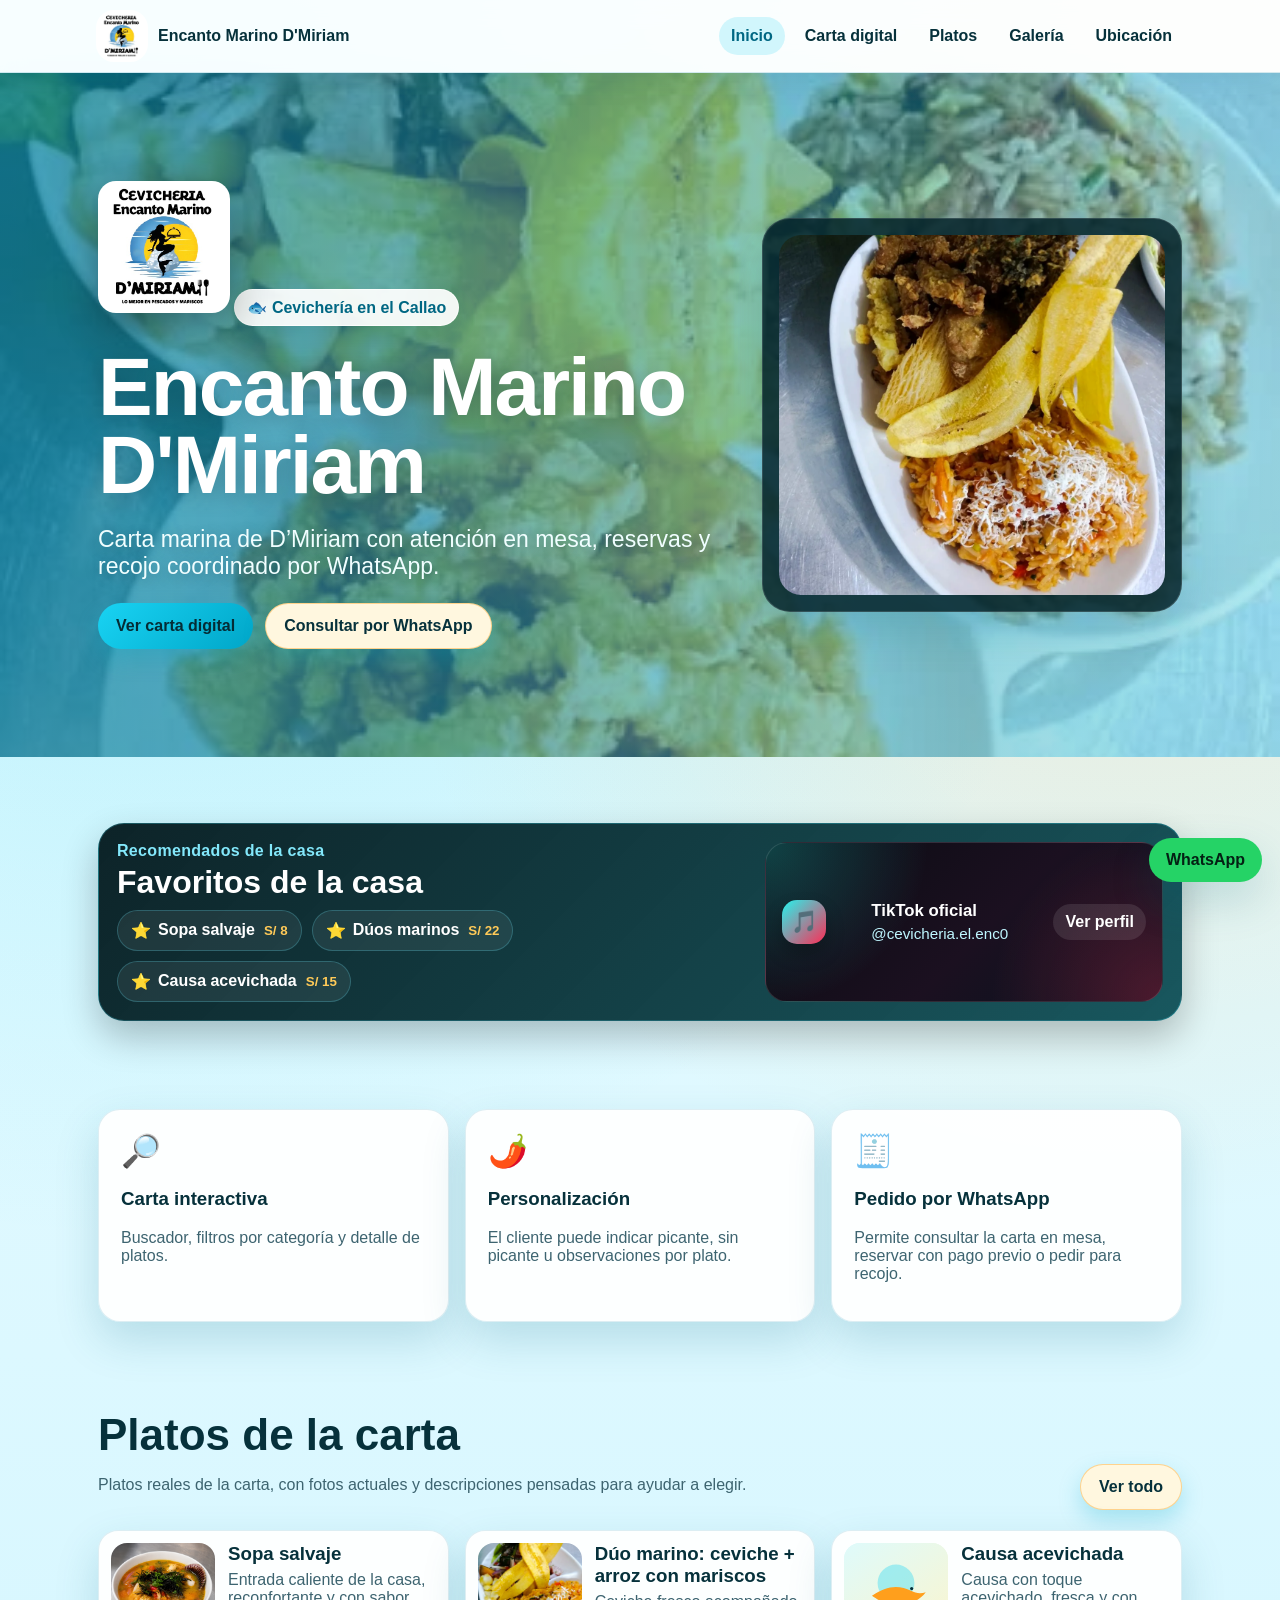
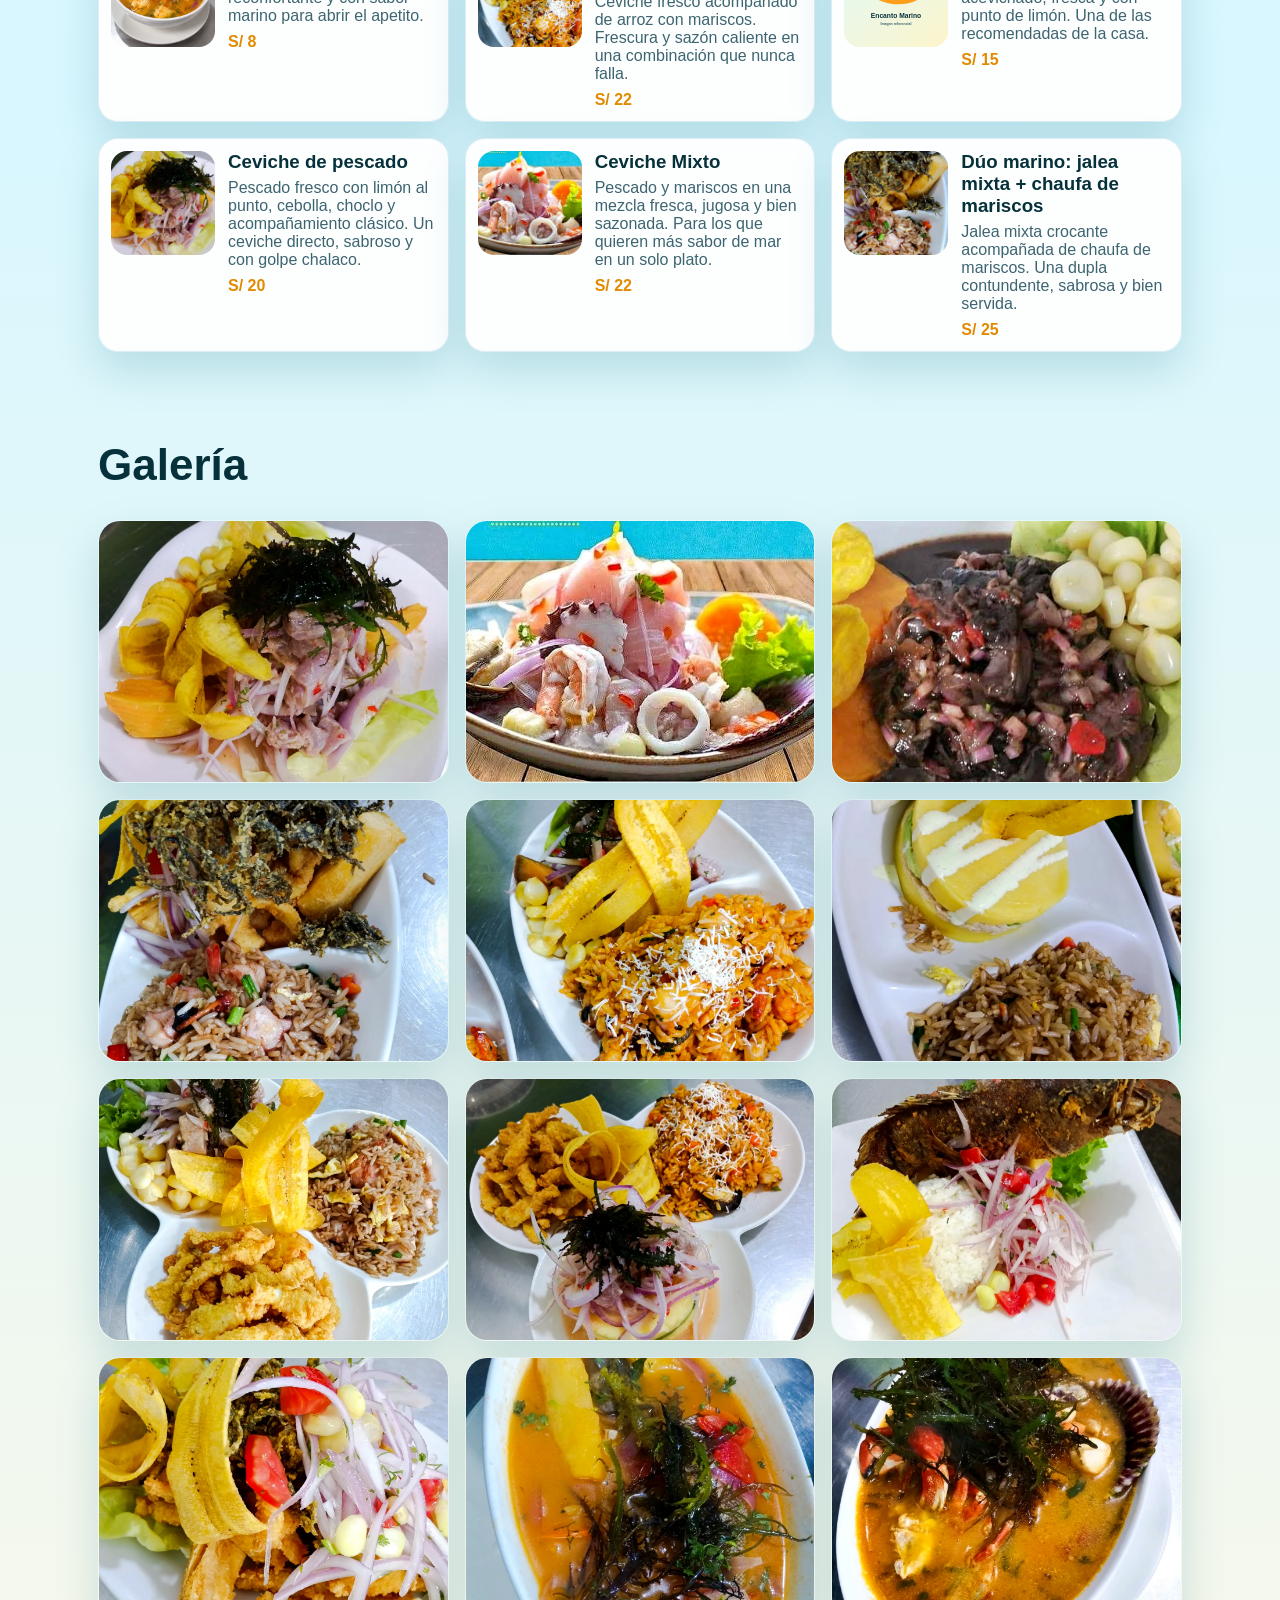
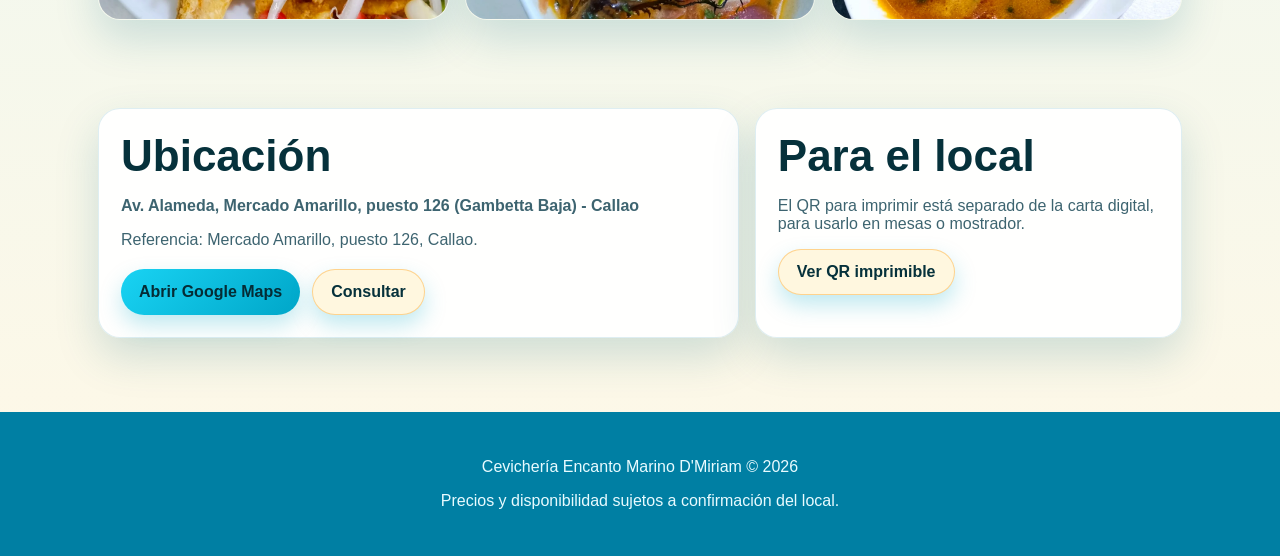
==== commit 0c362f92: "Corregir recomendados y agregar recargo de recojo" ====
--- a/index.html
+++ b/index.html
@@ -4,7 +4,7 @@
   <meta charset="UTF-8"><meta name="viewport" content="width=device-width, initial-scale=1.0">
   <title>Cevichería Encanto Marino D'Miriam</title>
   <link rel="icon" href="assets/favicon.svg" type="image/svg+xml">
-  <link rel="stylesheet" href="styles.css">
+  <link rel="stylesheet" href="styles.css?v=26">
 </head>
 <body>
 <nav class="nav"><div class="nav-inner">
@@ -35,9 +35,8 @@
   <div class="social-card">
     <div>
       <span class="social-card__eyebrow">Recomendados de la casa</span>
-      <h2>Los favoritos para empezar</h2>
+      <h2>Favoritos de la casa</h2>
       <div class="reco-pills" data-recomendados-pill></div>
-      <div class="reco-links" data-recomendados-links></div>
     </div>
     <a class="tiktok-card js-tiktok" href="#">
       <span class="tiktok-icon">🎵</span>
@@ -112,6 +111,6 @@
 
 <a class="whatsapp-float js-whatsapp" href="#">WhatsApp</a>
 <footer><p>Cevichería Encanto Marino D'Miriam © <span id="year"></span></p><p>Precios y disponibilidad sujetos a confirmación del local.</p></footer>
-<script src="data/menu-data.js?v=25"></script><script src="script.js?v=25"></script>
+<script src="data/menu-data.js?v=26"></script><script src="script.js?v=26"></script>
 </body>
 </html>
--- a/styles.css
+++ b/styles.css
@@ -1548,3 +1548,69 @@
   .social-card, .menu-recos { grid-template-columns: 1fr; }
   .social-strip, .menu-recos-wrap { width: min(1180px, calc(100% - 20px)); }
 }
+
+
+/* v26 - arreglo visual recomendado en móvil y estilos con cache bust */
+.social-strip, .menu-recos-wrap {
+  width: min(1180px, calc(100% - 28px));
+  margin: 22px auto 0;
+}
+.social-card, .menu-recos {
+  display: grid !important;
+  grid-template-columns: 1.35fr .85fr;
+  gap: 16px;
+  align-items: stretch;
+  background: linear-gradient(135deg, rgba(5,26,31,.96), rgba(2,70,78,.9)) !important;
+  border: 1px solid rgba(61, 211, 236, .26) !important;
+  border-radius: 26px !important;
+  padding: 18px !important;
+  box-shadow: 0 16px 36px rgba(0,0,0,.24) !important;
+  color: #eafcff !important;
+}
+.social-card__eyebrow {
+  display: block;
+  color: #83e8fb;
+  font-weight: 800;
+  letter-spacing: .02em;
+  margin-bottom: 6px;
+}
+.social-card h2 {
+  margin: 0 0 8px;
+  color: #fff;
+  font-size: clamp(1.35rem, 3vw, 2rem);
+  line-height: 1.05;
+}
+.reco-pills { display: flex; flex-wrap: wrap; gap: 10px; margin-top: 10px; }
+.reco-pill {
+  display: inline-flex; align-items: center; gap: 7px;
+  padding: 10px 13px; border-radius: 999px;
+  background: rgba(255,255,255,.07);
+  border: 1px solid rgba(97,224,247,.24);
+  color: #fff; font-weight: 800; text-decoration: none;
+}
+.reco-pill small { color:#ffca58; font-weight: 900; margin-left: 2px; }
+.tiktok-card {
+  display: flex !important; align-items: center; gap: 12px;
+  padding: 16px !important; border-radius: 22px !important;
+  text-decoration: none !important; color: #fff !important;
+  background: radial-gradient(circle at top left, rgba(37,244,238,.24), transparent 38%), radial-gradient(circle at bottom right, rgba(254,44,85,.28), transparent 40%), linear-gradient(135deg, #090b11, #1b1020 55%, #07131f) !important;
+  border: 1px solid rgba(255,255,255,.12) !important;
+  min-height: 92px;
+  justify-content: space-between;
+}
+.tiktok-card strong { display:block; color:#fff; font-size: 1.05rem; }
+.tiktok-card .tiktok-handle { display:block; color:#bff6ff; margin-top: 4px; font-size: .95rem; }
+.tiktok-card .tiktok-go { padding: 9px 12px; border-radius: 999px; background: rgba(255,255,255,.10); color:#fff; font-weight:800; white-space: nowrap; }
+.tiktok-icon { width: 44px; height: 44px; border-radius: 15px; display:grid; place-items:center; font-size: 1.35rem; background: linear-gradient(135deg, #25f4ee, #fe2c55); box-shadow: 0 10px 18px rgba(0,0,0,.26); flex: 0 0 auto; }
+.tiktok-card--mini { min-height: 70px; }
+.tiktok-card--mini .tiktok-go { display:none; }
+
+@media (max-width: 760px) {
+  .social-strip, .menu-recos-wrap { width: min(100% - 20px, 1180px); margin-top: 14px; }
+  .social-card, .menu-recos { grid-template-columns: 1fr !important; padding: 14px !important; border-radius: 20px !important; }
+  .social-card h2 { font-size: 1.35rem; }
+  .reco-pills { gap: 8px; }
+  .reco-pill { padding: 8px 10px; font-size: .9rem; }
+  .tiktok-card { min-height: 72px; padding: 12px !important; }
+  .tiktok-go { display: none; }
+}
